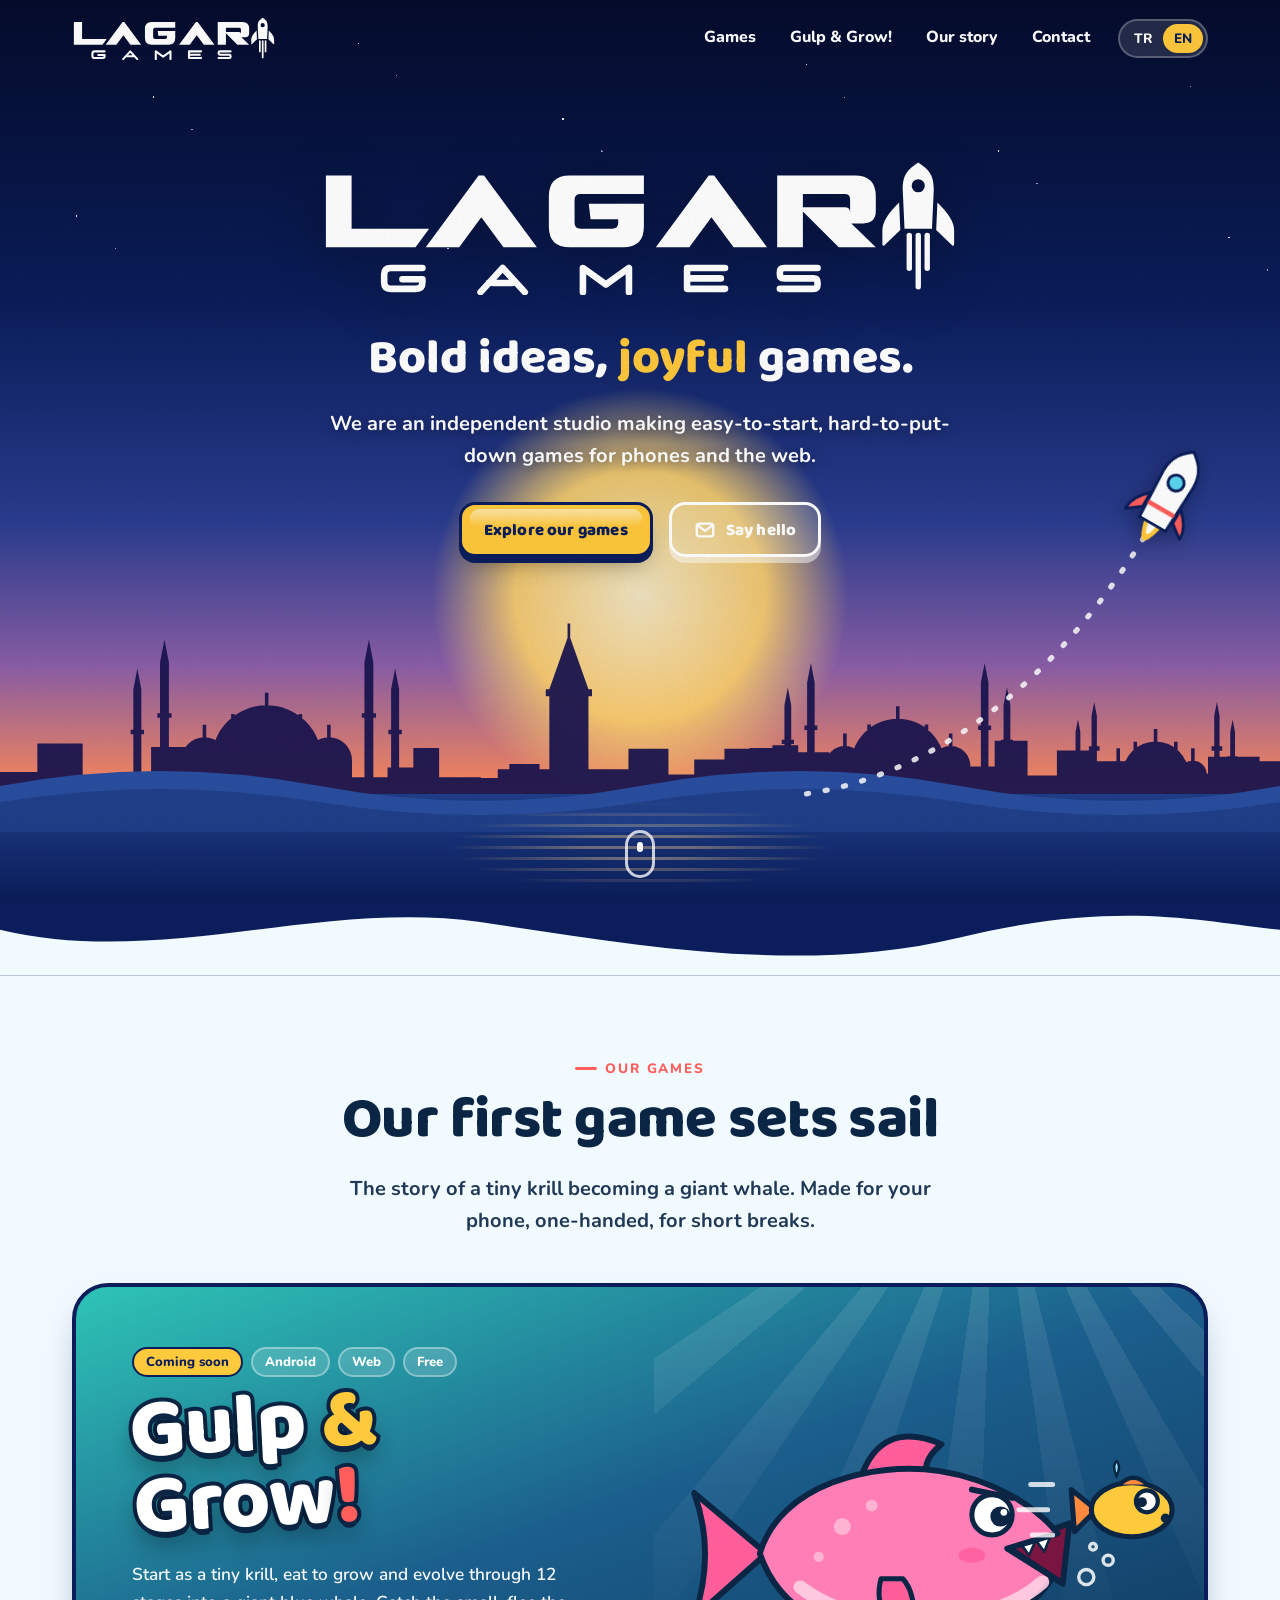
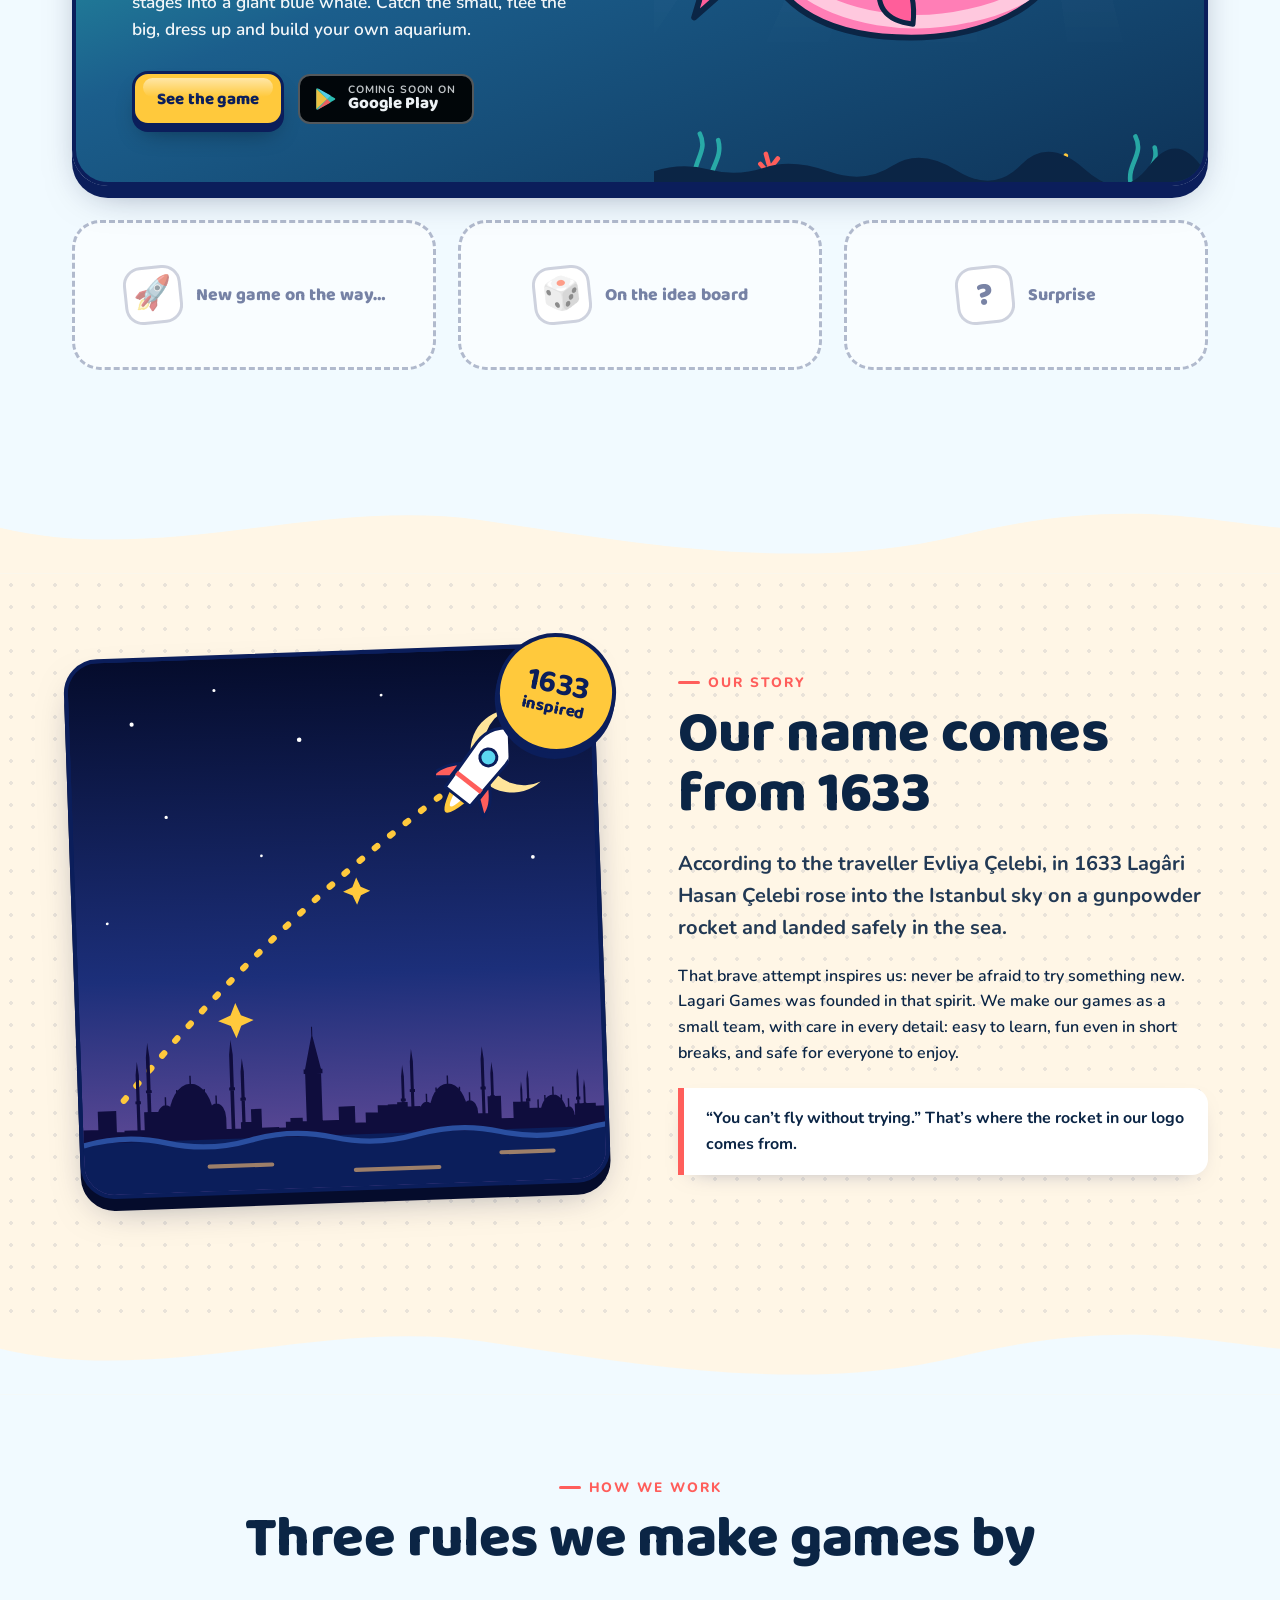
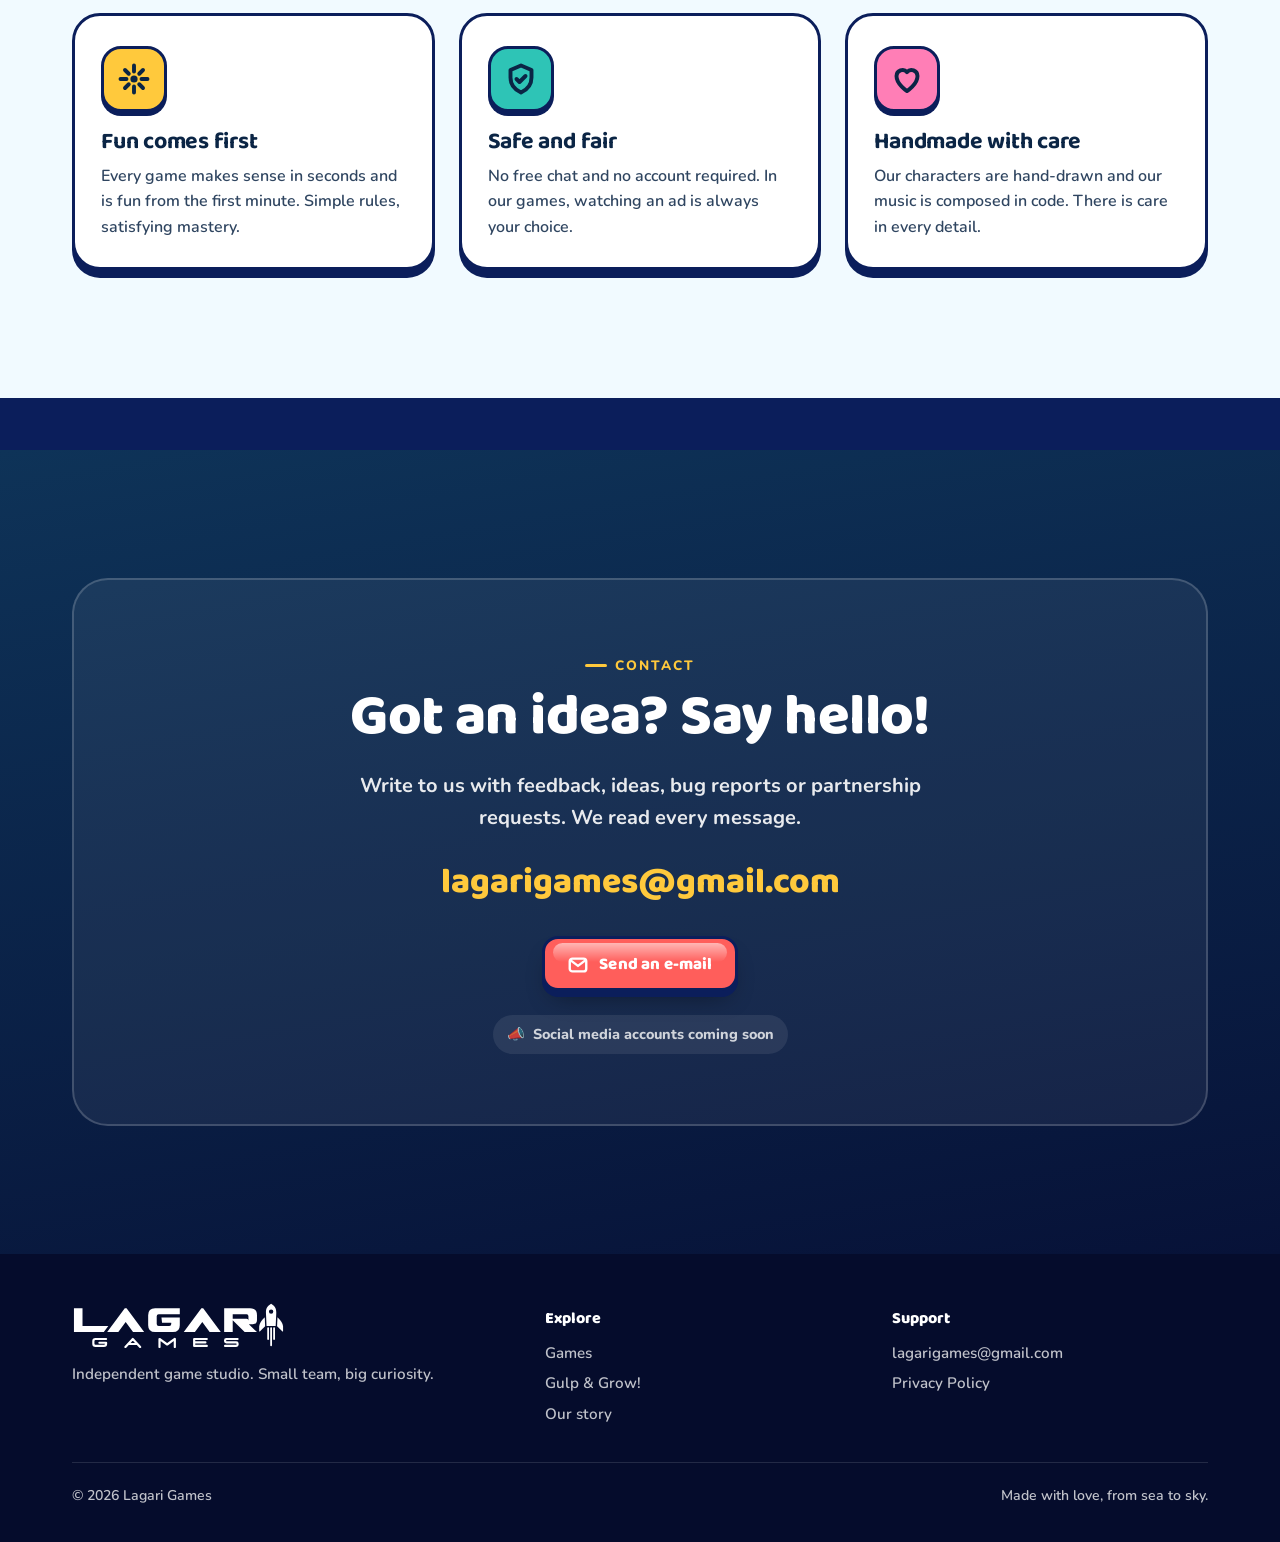
==== index.html @ f89bc30c "Add files via upload" ====
<!DOCTYPE html>
<html lang="tr" data-lang="tr" class="no-js home" data-title-tr="Lagari Games – Bağımsız oyun stüdyosu" data-title-en="Lagari Games – Independent game studio" data-desc-tr="Lagari Games, telefon ve web için eğlenceli oyunlar yapan bağımsız bir oyun stüdyosu. İlk oyunumuz: Yakala &amp; Yut!" data-desc-en="Lagari Games is an independent studio making joyful games for phones and the web. Our first game: Gulp &amp; Grow!">
<head>
<meta charset="utf-8">
<meta name="viewport" content="width=device-width, initial-scale=1, viewport-fit=cover">
<title>Lagari Games – Bağımsız oyun stüdyosu</title>
<meta name="description" content="Lagari Games, telefon ve web için eğlenceli oyunlar yapan bağımsız bir oyun stüdyosu. İlk oyunumuz: Yakala &amp; Yut!">
<meta name="theme-color" content="#0B1E5B">
<link rel="canonical" href="https://lagarigames.com/">
<meta property="og:type" content="website">
<meta property="og:site_name" content="Lagari Games">
<meta property="og:title" content="Lagari Games – Bağımsız oyun stüdyosu">
<meta property="og:description" content="Lagari Games, telefon ve web için eğlenceli oyunlar yapan bağımsız bir oyun stüdyosu. İlk oyunumuz: Yakala &amp; Yut!">
<meta property="og:url" content="https://lagarigames.com/">
<meta property="og:image" content="https://lagarigames.com/og.png">
<meta name="twitter:card" content="summary_large_image">
<link rel="icon" type="image/png" sizes="32x32" href="favicon-32.png">
<link rel="icon" type="image/png" sizes="48x48" href="favicon-48.png">
<link rel="apple-touch-icon" href="apple-touch-icon.png">
<script>(function(){var l;try{l=localStorage.getItem('lagari_lang')}catch(e){}if(l!=='tr'&&l!=='en'){l=((navigator.language||'tr').toLowerCase().indexOf('tr')===0)?'tr':'en'}document.documentElement.setAttribute('data-lang',l);document.documentElement.setAttribute('lang',l)})();</script>
<link rel="preconnect" href="https://fonts.googleapis.com">
<link rel="preconnect" href="https://fonts.gstatic.com" crossorigin>
<link href="https://fonts.googleapis.com/css2?family=Baloo+2:wght@600;700;800&family=Nunito:wght@600;700;800&display=swap" rel="stylesheet">
<link rel="stylesheet" href="site.css">
</head>
<body>
<header class="nav">
  <div class="wrap">
    <a class="brand" href="./" aria-label="Lagari Games"><img src="logo-white.svg" alt="Lagari Games" width="220" height="47"></a>
    <button class="burger" aria-label="Menü" aria-expanded="false"><span></span><span></span><span></span></button>
    <ul class="menu">
      <li><a href="#oyunlar"><span data-l="tr">Oyunlar</span><span data-l="en">Games</span></a></li>
      <li><a href="yakala-yut.html"><span data-l="tr">Yakala &amp; Yut!</span><span data-l="en">Gulp &amp; Grow!</span></a></li>
      <li><a href="#hikaye"><span data-l="tr">Hikâyemiz</span><span data-l="en">Our story</span></a></li>
      <li><a href="#iletisim"><span data-l="tr">İletişim</span><span data-l="en">Contact</span></a></li>
      <li class="lang" role="group" aria-label="Dil / Language"><button type="button" data-set="tr">TR</button><button type="button" data-set="en">EN</button></li>
    </ul>
  </div>
</header>
<main>
<section class="hero" id="top">
  <div class="stars"></div><div class="stars b"></div>
  <div class="hero-inner">
    <h1 class="sr">Lagari Games</h1>
    <img class="hero-logo" src="logo-white.svg" alt="Lagari Games" width="640" height="138">
    <p class="h-md" style="margin:26px 0 10px;font-family:var(--font-h);font-size:clamp(1.7rem,4.2vw,3rem);animation:rise .9s .12s cubic-bezier(.2,.8,.2,1) both"><span data-l="tr">Cesur fikirler, <em style="font-style:normal;color:var(--sun)">eğlenceli</em> oyunlar.</span><span data-l="en">Bold ideas, <em style="font-style:normal;color:var(--sun)">joyful</em> games.</span></p>
    <p class="lead"><span data-l="tr">Telefonda ve tarayıcıda oynanan, başlaması kolay, bırakması zor oyunlar yapan bağımsız bir stüdyoyuz.</span><span data-l="en">We are an independent studio making easy-to-start, hard-to-put-down games for phones and the web.</span></p>
    <div class="ctas">
      <a class="btn" href="#oyunlar"><span data-l="tr">Oyunlarımızı keşfet</span><span data-l="en">Explore our games</span></a>
      <a class="btn ghost" href="mailto:lagarigames@gmail.com"><svg viewBox="0 0 24 24" aria-hidden="true"><rect fill="none" stroke="#fff" stroke-width="2.6" stroke-linecap="round" stroke-linejoin="round" x="3" y="5" width="18" height="14" rx="3"/><path fill="none" stroke="#fff" stroke-width="2.6" stroke-linecap="round" stroke-linejoin="round" d="M4 7l8 6 8-6"/></svg><span data-l="tr">Bize yaz</span><span data-l="en">Say hello</span></a>
    </div>
  </div>
  <div class="scene" aria-hidden="true">
    <div class="sun"></div>
    <svg class="skyline" viewBox="0 0 1440 240" preserveAspectRatio="xMidYMax slice"><path d="M0 240V213H46V240ZM42 240V181H93V240ZM89 240V218H118V240ZM114 240V216H174V240ZM170 240V185H219V240ZM215 240V190H244V240ZM240 240V220H279V240ZM275 240V195H306V240ZM302 240V218H354V240ZM350 240V217H391V240ZM387 240V219H440V240ZM436 240V208H469V240ZM465 240V186H494V240ZM490 240V219H541V240ZM537 240V220H577V240ZM573 240V204H607V240ZM603 240V213H655V240ZM651 240V215H711V240ZM707 240V187H752V240ZM748 240V216H785V240ZM781 240V199H819V240ZM815 240V187H847V240ZM843 240V186H873V240ZM869 240V183H898V240ZM894 240V191H933V240ZM929 240V195H989V240ZM985 240V193H1031V240ZM1027 240V199H1082V240ZM1078 240V207H1123V240ZM1119 240V178H1156V240ZM1152 240V217H1193V240ZM1189 240V189H1234V240ZM1230 240V201H1287V240ZM1283 240V204H1337V240ZM1333 240V215H1363V240ZM1359 240V196H1417V240ZM1413 240V201H1449V240ZM210.0 240V200.0H390.0V240ZM238.0 200.0A62.0 62.0 0 0 1 362.0 200.0V240H238.0ZM298 124.0h4v16h-4ZM204.0 200.0A26.0 26.0 0 0 1 256.0 200.0V240H204.0ZM228.0 160.0h4v16h-4ZM344.0 200.0A26.0 26.0 0 0 1 396.0 200.0V240H344.0ZM368.0 160.0h4v16h-4ZM242.0 182.0A20.0 20.0 0 0 1 282.0 182.0V240H242.0ZM260.0 148.0h4v16h-4ZM318.0 182.0A20.0 20.0 0 0 1 358.0 182.0V240H318.0ZM336.0 148.0h4v16h-4ZM180.0 240V90.0l5.0 -26.0l5.0 26.0V240ZM177.0 147.0h16.0v5h-16.0ZM410.0 240V90.0l5.0 -26.0l5.0 26.0V240ZM407.0 147.0h16.0v5h-16.0ZM150.0 240V120.0l4.5 -23.400000000000002l4.5 23.400000000000002V240ZM147.0 165.6h15.0v5h-15.0ZM440.0 240V120.0l4.5 -23.400000000000002l4.5 23.400000000000002V240ZM437.0 165.6h15.0v5h-15.0ZM933.5 240V206.0H1086.5V240ZM957.3 206.0A52.699999999999996 52.699999999999996 0 0 1 1062.7 206.0V240H957.3ZM1008 139.3h4v16h-4ZM928.4 206.0A22.099999999999998 22.099999999999998 0 0 1 972.6 206.0V240H928.4ZM948.5 169.9h4v16h-4ZM1047.4 206.0A22.099999999999998 22.099999999999998 0 0 1 1091.6 206.0V240H1047.4ZM1067.5 169.9h4v16h-4ZM960.7 190.7A17.0 17.0 0 0 1 994.7 190.7V240H960.7ZM975.7 159.7h4v16h-4ZM1025.3 190.7A17.0 17.0 0 0 1 1059.3 190.7V240H1025.3ZM1040.3 159.7h4v16h-4ZM908.0 240V112.5l4.25 -22.1l4.25 22.1V240ZM905.0 160.95h14.5v5h-14.5ZM1103.5 240V112.5l4.25 -22.1l4.25 22.1V240ZM1100.5 160.95h14.5v5h-14.5ZM882.5 240V138.0l3.8249999999999997 -19.89l3.8249999999999997 19.89V240ZM879.5 176.76h13.649999999999999v5h-13.649999999999999ZM1129.0 240V138.0l3.8249999999999997 -19.89l3.8249999999999997 19.89V240ZM1126.0 176.76h13.649999999999999v5h-13.649999999999999ZM618.0 240V120H662.0V240ZM614.0 120h52v8h-52ZM618.0 120L640 58L662.0 120ZM638.5 62v-16h3v16ZM1246.0 240V216.0H1354.0V240ZM1262.8 216.0A37.199999999999996 37.199999999999996 0 0 1 1337.2 216.0V240H1262.8ZM1298 164.8h4v16h-4ZM1242.4 216.0A15.6 15.6 0 0 1 1273.6 216.0V240H1242.4ZM1256.0 186.4h4v16h-4ZM1326.4 216.0A15.6 15.6 0 0 1 1357.6 216.0V240H1326.4ZM1340.0 186.4h4v16h-4ZM1265.2 205.2A12.0 12.0 0 0 1 1289.2 205.2V240H1265.2ZM1275.2 179.2h4v16h-4ZM1310.8 205.2A12.0 12.0 0 0 1 1334.8 205.2V240H1310.8ZM1320.8 179.2h4v16h-4ZM1228.0 240V150.0l3.0 -15.600000000000001l3.0 15.600000000000001V240ZM1225.0 184.2h12.0v5h-12.0ZM1366.0 240V150.0l3.0 -15.600000000000001l3.0 15.600000000000001V240ZM1363.0 184.2h12.0v5h-12.0ZM1210.0 240V168.0l2.6999999999999997 -14.04l2.6999999999999997 14.04V240ZM1207.0 195.36h11.399999999999999v5h-11.399999999999999ZM1384.0 240V168.0l2.6999999999999997 -14.04l2.6999999999999997 14.04V240ZM1381.0 195.36h11.399999999999999v5h-11.399999999999999ZM560 240V210H740V240ZM820 240V196H940V240Z"/></svg>
    <div class="flight">
      <svg class="trailsvg" viewBox="0 0 400 320"><path class="trail" d="M10 316 C120 300 250 220 350 40"/></svg>
      <svg class="rocket" viewBox="0 0 120 220" aria-hidden="true">
  <g class="flame"><path d="M44 150 Q60 215 76 150 Z" fill="#FFC93C"/><path d="M52 150 Q60 190 68 150 Z" fill="#fff"/></g>
  <path d="M30 104 Q4 128 6 150 L30 132 Z" fill="#FF5E5B" stroke="#0B1E5B" stroke-width="5" stroke-linejoin="round"/>
  <path d="M90 104 Q116 128 114 150 L90 132 Z" fill="#FF5E5B" stroke="#0B1E5B" stroke-width="5" stroke-linejoin="round"/>
  <path d="M34 150 L30 60 C30 30 46 16 60 6 C74 16 90 30 90 60 L86 150 Z" fill="#fff" stroke="#0B1E5B" stroke-width="5" stroke-linejoin="round"/>
  <path d="M34 120 h52" stroke="#FF5E5B" stroke-width="8"/>
  <circle cx="60" cy="68" r="14" fill="#5BD6F0" stroke="#0B1E5B" stroke-width="5"/>
</svg>
    </div>
    <div class="sea"></div>
    <div class="wave w1"></div><div class="wave w2"></div>
    <div class="glints"></div>
    <svg class="leap" viewBox="0 0 60 40"><path d="M14 20 L2 10 L4 30 Z" fill="#FF8A3D" stroke="#0B2545" stroke-width="3" stroke-linejoin="round"/><ellipse cx="32" cy="20" rx="20" ry="13" fill="#FFC93C" stroke="#0B2545" stroke-width="3"/><circle cx="42" cy="16" r="3" fill="#0B2545"/></svg>
  </div>
  <a class="scroll-cue" href="#oyunlar" aria-label="Aşağı kaydır"></a>
</section>

<section class="games" id="oyunlar">
  <svg class="divider" viewBox="0 0 1440 100" preserveAspectRatio="none" style="background:#0B1E5B" aria-hidden="true"><path d="M0 40 C180 90 360 0 540 30 C720 60 900 100 1080 50 C1260 0 1350 30 1440 40 V100 H0 Z" fill="#F1FAFF"/></svg>
  <div class="section" style="padding-top:clamp(40px,6vw,80px)">
  <div class="wrap">
    <div class="center reveal">
      <span class="eyebrow"><span data-l="tr">Oyunlarımız</span><span data-l="en">Our games</span></span>
      <h2 class="h-lg"><span data-l="tr">İlk oyunumuz denize açılıyor</span><span data-l="en">Our first game sets sail</span></h2>
      <p class="lead"><span data-l="tr">Minik bir krilin dev bir balinaya dönüşme macerası. Telefonun için, tek elle, kısa molalarda.</span><span data-l="en">The story of a tiny krill becoming a giant whale. Made for your phone, one-handed, for short breaks.</span></p>
    </div>
    <article class="feature reveal" style="margin-top:46px">
      <div class="copy">
        <div class="tags"><span class="tag hot"><span data-l="tr">Yakında</span><span data-l="en">Coming soon</span></span><span class="tag">Android</span><span class="tag">Web</span><span class="tag"><span data-l="tr">Ücretsiz</span><span data-l="en">Free</span></span></div>
        <h3 class="game-title"><span data-l="tr">Yakala <span class="amp">&amp;</span> Yut<span class="bang">!</span></span><span data-l="en">Gulp <span class="amp">&amp;</span> Grow<span class="bang">!</span></span></h3>
        <p><span data-l="tr">Minicik bir kril olarak başla, yiyerek büyü ve 12 aşamada dev bir mavi balinaya dönüş. Küçükleri yakala, büyüklerden kaç, kostümünü giy, akvaryumunu kur.</span><span data-l="en">Start as a tiny krill, eat to grow and evolve through 12 stages into a giant blue whale. Catch the small, flee the big, dress up and build your own aquarium.</span></p>
        <div class="ctas">
          <a class="btn" href="yakala-yut.html"><span data-l="tr">Oyunu incele</span><span data-l="en">See the game</span></a>
          <span class="soon" aria-label="Yakında Google Play"><svg viewBox="0 0 24 24" aria-hidden="true"><path d="M4 2.8v18.4c0 .6.6 1 1.1.7l16-9.2c.5-.3.5-1 0-1.3l-16-9.2C4.6 1.9 4 2.2 4 2.8z" fill="#2EC4B6"/><path d="M4 2.8L14 12 4 21.2" fill="#FFC93C"/><path d="M14 12l3.2-3.2L5.1 2.1" fill="#5BD6F0"/><path d="M14 12l3.2 3.2-12.1 6.7" fill="#FF5E5B"/></svg><span><small><span data-l="tr">Yakında</span><span data-l="en">Coming soon on</span></small><b>Google Play</b></span></span>
        </div>
      </div>
      <div class="art">
        <div class="rays"></div>
        <div class="bubbles" data-n="14"></div>
        <svg class="chase" viewBox="0 0 680 400" aria-hidden="true">
  <g class="big">
    <path d="M446 214 L520 186 L512 258 Z" fill="#7a1440" stroke="#0B2545" stroke-width="7" stroke-linejoin="round"/>
    <path d="M462 210 l10 14 l8 -18 l10 14 l8 -20" fill="#fff" stroke="#0B2545" stroke-width="3" stroke-linejoin="round"/>
    <path d="M160 222 L74 150 Q100 222 74 298 Z" fill="#FF5E9A" stroke="#0B2545" stroke-width="7" stroke-linejoin="round"/>
    <path d="M272 132 Q296 62 368 92 Q346 110 350 128 Z" fill="#FF5E9A" stroke="#0B2545" stroke-width="7" stroke-linejoin="round"/>
    <path d="M152 222 C176 140 286 112 366 124 C430 134 480 166 506 198 L446 216 L500 250 C474 296 404 322 332 322 C240 322 176 292 152 222 Z" fill="#FF7EB6" stroke="#0B2545" stroke-width="7" stroke-linejoin="round"/>
    <path d="M200 262 C250 300 330 312 400 296 C440 288 470 272 488 256" fill="none" stroke="#FFD1E3" stroke-width="16" stroke-linecap="round" opacity=".9"/>
    <circle cx="250" cy="190" r="10" fill="#FFB3D2"/><circle cx="285" cy="165" r="7" fill="#FFB3D2"/><circle cx="222" cy="226" r="6" fill="#FFB3D2"/>
    <path d="M296 252 Q284 300 334 306 Q338 270 322 252 Z" fill="#FF5E9A" stroke="#0B2545" stroke-width="6" stroke-linejoin="round"/>
    <circle cx="428" cy="176" r="24" fill="#fff" stroke="#0B2545" stroke-width="6"/>
    <circle cx="438" cy="178" r="12" fill="#0B2545"/><circle cx="442" cy="173" r="4" fill="#fff"/>
    <path d="M404 146 L452 156" stroke="#0B2545" stroke-width="7" stroke-linecap="round"/>
    <ellipse cx="404" cy="224" rx="16" ry="9" fill="#FF4F8F" opacity=".55"/>
  </g>
  <g class="small">
    <path d="M552 170 L522 146 L526 196 Z" fill="#FF8A3D" stroke="#0B2545" stroke-width="6" stroke-linejoin="round"/>
    <ellipse cx="594" cy="170" rx="48" ry="32" fill="#FFC93C" stroke="#0B2545" stroke-width="6"/>
    <path d="M580 140 Q596 124 612 140" fill="#FF8A3D" stroke="#0B2545" stroke-width="5" stroke-linejoin="round"/>
    <circle cx="612" cy="160" r="13" fill="#fff" stroke="#0B2545" stroke-width="5"/>
    <circle cx="606" cy="161" r="6" fill="#0B2545"/>
    <circle cx="634" cy="180" r="5.5" fill="#0B2545"/>
    <path d="M576 130 q-6 -12 0 -18 q6 6 0 18 Z" fill="#9be7ff" stroke="#0B2545" stroke-width="3"/>
    <path d="M500 140 h-26 M494 170 h-34 M500 200 h-24" stroke="#fff" stroke-width="6" stroke-linecap="round" opacity=".8"/>
  </g>
  <g fill="none" stroke="#fff" stroke-width="4" opacity=".85">
    <circle cx="540" cy="250" r="9"/><circle cx="566" cy="230" r="6"/><circle cx="548" cy="214" r="4"/>
  </g>
</svg>
        <svg class="reef" viewBox="0 0 1200 140" preserveAspectRatio="none" aria-hidden="true">
  <path d="M90 140 C80 90 120 70 100 30 M118 140 C126 100 150 80 140 44 M1040 140 C1030 96 1070 76 1050 36 M1070 140 C1080 104 1100 90 1092 60" fill="none" stroke="#2EC4B6" stroke-width="10" stroke-linecap="round" opacity=".8"/>
  <path d="M250 140 V104 M250 116 l-18 -20 M250 110 l20 -26 M250 96 l-6 -22" stroke="#FF5E5B" stroke-width="10" stroke-linecap="round" fill="none"/>
  <path d="M880 140 V100 M880 114 l-22 -18 M880 106 l18 -28" stroke="#FFC93C" stroke-width="10" stroke-linecap="round" fill="none"/>
  <path d="M0 140 V112 Q60 92 120 108 T240 104 T380 112 T520 100 T660 110 T800 98 T940 108 T1080 100 T1200 110 V140 Z" fill="#0B2545"/>
</svg>
      </div>
    </article>
    <div class="more-soon">
      <div class="mystery reveal"><span class="mi">🚀</span><span data-l="tr">Yeni oyun yolda…</span><span data-l="en">New game on the way…</span></div>
      <div class="mystery reveal"><span class="mi">🎲</span><span data-l="tr">Fikir tahtasında</span><span data-l="en">On the idea board</span></div>
      <div class="mystery reveal"><span class="mi">?</span><span data-l="tr">Sürpriz</span><span data-l="en">Surprise</span></div>
    </div>
  </div>
  </div>
</section>

<section class="story" id="hikaye">
  <svg class="divider" viewBox="0 0 1440 100" preserveAspectRatio="none" style="background:#F1FAFF" aria-hidden="true"><path d="M0 40 C180 90 360 0 540 30 C720 60 900 100 1080 50 C1260 0 1350 30 1440 40 V100 H0 Z" fill="#FFF6E6"/></svg>
  <div class="section dots" style="padding-top:clamp(40px,6vw,80px)">
  <div class="wrap story-grid">
    <div class="reveal" style="position:relative">
      <div class="stamp"><span><b>1633</b><span data-l="tr">ilham</span><span data-l="en">inspired</span></span></div>
      <div class="plate"><svg viewBox="0 0 500 510" aria-hidden="true">
  <defs><linearGradient id="sky2" x1="0" y1="0" x2="0" y2="1"><stop offset="0" stop-color="#050c2c"/><stop offset=".6" stop-color="#1c2f7a"/><stop offset="1" stop-color="#6d4f9c"/></linearGradient></defs>
  <rect width="500" height="510" fill="url(#sky2)"/>
  <g fill="#fff"><circle cx="60" cy="60" r="2"/><circle cx="140" cy="30" r="1.5"/><circle cx="220" cy="80" r="2.2"/><circle cx="300" cy="40" r="1.4"/><circle cx="90" cy="150" r="1.6"/><circle cx="180" cy="190" r="1.3"/><circle cx="440" cy="200" r="1.8"/><circle cx="30" cy="250" r="1.4"/></g>
  <path d="M420 58 a40 40 0 1 0 30 70 a32 32 0 1 1 -30 -70z" fill="#FFE59A"/>
  <path d="M40 420 C120 330 220 230 380 120" fill="none" stroke="#FFC93C" stroke-width="6" stroke-linecap="round" stroke-dasharray="3 16"/>
  <g fill="#FFC93C"><path d="M150 330 l5 12 12 5 -12 5 -5 12 -5 -12 -12 -5 12 -5z"/><path d="M270 214 l4 9 9 4 -9 4 -4 9 -4 -9 -9 -4 9 -4z"/></g>
  <svg x="350" y="58" width="70" height="128" viewBox="0 0 120 220"><g transform="rotate(40 60 110)">
  <g class="flame"><path d="M44 150 Q60 215 76 150 Z" fill="#FFC93C"/><path d="M52 150 Q60 190 68 150 Z" fill="#fff"/></g>
  <path d="M30 104 Q4 128 6 150 L30 132 Z" fill="#FF5E5B" stroke="#0B1E5B" stroke-width="5" stroke-linejoin="round"/>
  <path d="M90 104 Q116 128 114 150 L90 132 Z" fill="#FF5E5B" stroke="#0B1E5B" stroke-width="5" stroke-linejoin="round"/>
  <path d="M34 150 L30 60 C30 30 46 16 60 6 C74 16 90 30 90 60 L86 150 Z" fill="#fff" stroke="#0B1E5B" stroke-width="5" stroke-linejoin="round"/>
  <path d="M34 120 h52" stroke="#FF5E5B" stroke-width="8"/>
  <circle cx="60" cy="68" r="14" fill="#5BD6F0" stroke="#0B1E5B" stroke-width="5"/>
</g></svg>
  <g transform="translate(0 330) scale(0.3472 0.55)"><path d="M0 240V213H46V240ZM42 240V181H93V240ZM89 240V218H118V240ZM114 240V216H174V240ZM170 240V185H219V240ZM215 240V190H244V240ZM240 240V220H279V240ZM275 240V195H306V240ZM302 240V218H354V240ZM350 240V217H391V240ZM387 240V219H440V240ZM436 240V208H469V240ZM465 240V186H494V240ZM490 240V219H541V240ZM537 240V220H577V240ZM573 240V204H607V240ZM603 240V213H655V240ZM651 240V215H711V240ZM707 240V187H752V240ZM748 240V216H785V240ZM781 240V199H819V240ZM815 240V187H847V240ZM843 240V186H873V240ZM869 240V183H898V240ZM894 240V191H933V240ZM929 240V195H989V240ZM985 240V193H1031V240ZM1027 240V199H1082V240ZM1078 240V207H1123V240ZM1119 240V178H1156V240ZM1152 240V217H1193V240ZM1189 240V189H1234V240ZM1230 240V201H1287V240ZM1283 240V204H1337V240ZM1333 240V215H1363V240ZM1359 240V196H1417V240ZM1413 240V201H1449V240ZM210.0 240V200.0H390.0V240ZM238.0 200.0A62.0 62.0 0 0 1 362.0 200.0V240H238.0ZM298 124.0h4v16h-4ZM204.0 200.0A26.0 26.0 0 0 1 256.0 200.0V240H204.0ZM228.0 160.0h4v16h-4ZM344.0 200.0A26.0 26.0 0 0 1 396.0 200.0V240H344.0ZM368.0 160.0h4v16h-4ZM242.0 182.0A20.0 20.0 0 0 1 282.0 182.0V240H242.0ZM260.0 148.0h4v16h-4ZM318.0 182.0A20.0 20.0 0 0 1 358.0 182.0V240H318.0ZM336.0 148.0h4v16h-4ZM180.0 240V90.0l5.0 -26.0l5.0 26.0V240ZM177.0 147.0h16.0v5h-16.0ZM410.0 240V90.0l5.0 -26.0l5.0 26.0V240ZM407.0 147.0h16.0v5h-16.0ZM150.0 240V120.0l4.5 -23.400000000000002l4.5 23.400000000000002V240ZM147.0 165.6h15.0v5h-15.0ZM440.0 240V120.0l4.5 -23.400000000000002l4.5 23.400000000000002V240ZM437.0 165.6h15.0v5h-15.0ZM933.5 240V206.0H1086.5V240ZM957.3 206.0A52.699999999999996 52.699999999999996 0 0 1 1062.7 206.0V240H957.3ZM1008 139.3h4v16h-4ZM928.4 206.0A22.099999999999998 22.099999999999998 0 0 1 972.6 206.0V240H928.4ZM948.5 169.9h4v16h-4ZM1047.4 206.0A22.099999999999998 22.099999999999998 0 0 1 1091.6 206.0V240H1047.4ZM1067.5 169.9h4v16h-4ZM960.7 190.7A17.0 17.0 0 0 1 994.7 190.7V240H960.7ZM975.7 159.7h4v16h-4ZM1025.3 190.7A17.0 17.0 0 0 1 1059.3 190.7V240H1025.3ZM1040.3 159.7h4v16h-4ZM908.0 240V112.5l4.25 -22.1l4.25 22.1V240ZM905.0 160.95h14.5v5h-14.5ZM1103.5 240V112.5l4.25 -22.1l4.25 22.1V240ZM1100.5 160.95h14.5v5h-14.5ZM882.5 240V138.0l3.8249999999999997 -19.89l3.8249999999999997 19.89V240ZM879.5 176.76h13.649999999999999v5h-13.649999999999999ZM1129.0 240V138.0l3.8249999999999997 -19.89l3.8249999999999997 19.89V240ZM1126.0 176.76h13.649999999999999v5h-13.649999999999999ZM618.0 240V120H662.0V240ZM614.0 120h52v8h-52ZM618.0 120L640 58L662.0 120ZM638.5 62v-16h3v16ZM1246.0 240V216.0H1354.0V240ZM1262.8 216.0A37.199999999999996 37.199999999999996 0 0 1 1337.2 216.0V240H1262.8ZM1298 164.8h4v16h-4ZM1242.4 216.0A15.6 15.6 0 0 1 1273.6 216.0V240H1242.4ZM1256.0 186.4h4v16h-4ZM1326.4 216.0A15.6 15.6 0 0 1 1357.6 216.0V240H1326.4ZM1340.0 186.4h4v16h-4ZM1265.2 205.2A12.0 12.0 0 0 1 1289.2 205.2V240H1265.2ZM1275.2 179.2h4v16h-4ZM1310.8 205.2A12.0 12.0 0 0 1 1334.8 205.2V240H1310.8ZM1320.8 179.2h4v16h-4ZM1228.0 240V150.0l3.0 -15.600000000000001l3.0 15.600000000000001V240ZM1225.0 184.2h12.0v5h-12.0ZM1366.0 240V150.0l3.0 -15.600000000000001l3.0 15.600000000000001V240ZM1363.0 184.2h12.0v5h-12.0ZM1210.0 240V168.0l2.6999999999999997 -14.04l2.6999999999999997 14.04V240ZM1207.0 195.36h11.399999999999999v5h-11.399999999999999ZM1384.0 240V168.0l2.6999999999999997 -14.04l2.6999999999999997 14.04V240ZM1381.0 195.36h11.399999999999999v5h-11.399999999999999ZM560 240V210H740V240ZM820 240V196H940V240Z" fill="#0f0d3d"/></g>
  <rect y="460" width="500" height="50" fill="#0B1E5B"/>
  <path d="M0 462 Q40 452 80 462 T160 462 T240 462 T320 462 T400 462 T480 462 T560 462" fill="none" stroke="#2a4fa0" stroke-width="5"/>
  <path d="M120 486 h60 M260 494 h80 M400 482 h50" stroke="#FFC074" stroke-width="4" stroke-linecap="round" opacity=".6"/>
</svg></div>
    </div>
    <div class="reveal">
      <span class="eyebrow"><span data-l="tr">Hikâyemiz</span><span data-l="en">Our story</span></span>
      <h2 class="h-lg"><span data-l="tr">Adımız 1633’ten geliyor</span><span data-l="en">Our name comes from 1633</span></h2>
      <p class="lead"><span data-l="tr">Evliya Çelebi’nin anlattığına göre Lagâri Hasan Çelebi, 1633’te İstanbul’da barutla çalışan bir roketle göğe yükseldi ve denize sağ salim indi.</span><span data-l="en">According to the traveller Evliya Çelebi, in 1633 Lagâri Hasan Çelebi rose into the Istanbul sky on a gunpowder rocket and landed safely in the sea.</span></p>
      <p><span data-l="tr">Bu cesur deneme bize ilham veriyor: yeni şeyler denemekten korkmamak. Lagari Games bu ruhla kuruldu. Oyunlarımızı küçük bir ekiple, her ayrıntısına özen göstererek yapıyoruz: kolay öğrenilen, kısa molalarda bile keyif veren ve herkesin gönül rahatlığıyla oynayabileceği oyunlar.</span><span data-l="en">That brave attempt inspires us: never be afraid to try something new. Lagari Games was founded in that spirit. We make our games as a small team, with care in every detail: easy to learn, fun even in short breaks, and safe for everyone to enjoy.</span></p>
      <blockquote><span data-l="tr">“Denemeden uçulmaz.” Logomuzdaki roket de buradan geliyor.</span><span data-l="en">“You can’t fly without trying.” That’s where the rocket in our logo comes from.</span></blockquote>
    </div>
  </div>
  </div>
</section>

<section class="values">
  <svg class="divider" viewBox="0 0 1440 100" preserveAspectRatio="none" style="background:#FFF6E6" aria-hidden="true"><path d="M0 40 C180 90 360 0 540 30 C720 60 900 100 1080 50 C1260 0 1350 30 1440 40 V100 H0 Z" fill="#F1FAFF"/></svg>
  <div class="section" style="padding-top:clamp(40px,6vw,80px)">
  <div class="wrap">
    <div class="center reveal">
      <span class="eyebrow"><span data-l="tr">Nasıl çalışıyoruz</span><span data-l="en">How we work</span></span>
      <h2 class="h-lg"><span data-l="tr">Oyun yaparken üç kuralımız var</span><span data-l="en">Three rules we make games by</span></h2>
    </div>
    <div class="cards">
      <div class="card reveal"><div class="ico" style="background:var(--sun)"><svg viewBox="0 0 24 24" aria-hidden="true"><path fill="none" stroke="#0B2545" stroke-width="2.6" stroke-linecap="round" stroke-linejoin="round" d="M12 3v4M12 17v4M3 12h4M17 12h4M6 6l2.5 2.5M15.5 15.5L18 18M18 6l-2.5 2.5M8.5 15.5L6 18"/><circle cx="12" cy="12" r="2.4" fill="#0B2545"/></svg></div><h3><span data-l="tr">Önce eğlence</span><span data-l="en">Fun comes first</span></h3><p><span data-l="tr">Her oyun birkaç saniyede anlaşılır, ilk dakikadan keyif verir. Kurallar basit, ustalaşmak zevkli.</span><span data-l="en">Every game makes sense in seconds and is fun from the first minute. Simple rules, satisfying mastery.</span></p></div>
      <div class="card reveal"><div class="ico" style="background:var(--lagoon)"><svg viewBox="0 0 24 24" aria-hidden="true"><path fill="none" stroke="#0B2545" stroke-width="2.6" stroke-linecap="round" stroke-linejoin="round" d="M12 3l7 3v5c0 5-3.4 8.4-7 10-3.6-1.6-7-5-7-10V6z"/><path fill="none" stroke="#0B2545" stroke-width="2.6" stroke-linecap="round" stroke-linejoin="round" d="M9 12l2 2 4-4"/></svg></div><h3><span data-l="tr">Güvenli ve adil</span><span data-l="en">Safe and fair</span></h3><p><span data-l="tr">Serbest sohbet yok, hesap açmak zorunlu değil. Oyunlarımızda reklam izlemek her zaman senin seçimin.</span><span data-l="en">No free chat and no account required. In our games, watching an ad is always your choice.</span></p></div>
      <div class="card reveal"><div class="ico" style="background:var(--pink)"><svg viewBox="0 0 24 24" aria-hidden="true"><path fill="none" stroke="#0B2545" stroke-width="2.6" stroke-linecap="round" stroke-linejoin="round" d="M12 20s-7-4.4-7-10a4 4 0 0 1 7-2.6A4 4 0 0 1 19 10c0 5.6-7 10-7 10z"/></svg></div><h3><span data-l="tr">Özenle el yapımı</span><span data-l="en">Handmade with care</span></h3><p><span data-l="tr">Karakterlerimiz elle çiziliyor, müziklerimiz kodla besteleniyor. Her ayrıntıda emeğimiz var.</span><span data-l="en">Our characters are hand-drawn and our music is composed in code. There is care in every detail.</span></p></div>
    </div>
  </div>
  </div>
</section>

<div class="marquee" aria-hidden="true"><div><span data-l="tr">YAKALA ★ YUT ★ BÜYÜ ★ EVRİL ★ KOSTÜMÜNÜ GİY ★ AKVARYUMUNU KUR ★ ARKADAŞLARINLA YARIŞ ★ YAKALA ★ YUT ★ BÜYÜ ★ EVRİL ★</span><span data-l="en">GULP ★ GROW ★ EVOLVE ★ DRESS UP ★ BUILD YOUR AQUARIUM ★ RACE YOUR FRIENDS ★ GULP ★ GROW ★ EVOLVE ★</span></div></div>

<section class="contact section" id="iletisim">
  <div class="bubbles" data-n="12"></div>
  <div class="wrap">
    <div class="contact-box reveal">
      <span class="eyebrow" style="color:var(--sun)"><span data-l="tr">İletişim</span><span data-l="en">Contact</span></span>
      <h2 class="h-lg"><span data-l="tr">Bir fikrin mi var? Selam ver!</span><span data-l="en">Got an idea? Say hello!</span></h2>
      <p class="lead" style="margin:0 auto 14px"><span data-l="tr">Görüş, öneri, hata bildirimi ya da iş birliği için bize yaz. Her mesajı okuyoruz.</span><span data-l="en">Write to us with feedback, ideas, bug reports or partnership requests. We read every message.</span></p>
      <a class="mail" href="mailto:lagarigames@gmail.com">lagarigames@gmail.com</a><br>
      <a class="btn coral" href="mailto:lagarigames@gmail.com"><svg viewBox="0 0 24 24" aria-hidden="true"><rect fill="none" stroke="#fff" stroke-width="2.6" stroke-linecap="round" stroke-linejoin="round" x="3" y="5" width="18" height="14" rx="3"/><path fill="none" stroke="#fff" stroke-width="2.6" stroke-linecap="round" stroke-linejoin="round" d="M4 7l8 6 8-6"/></svg><span data-l="tr">E-posta gönder</span><span data-l="en">Send an e-mail</span></a>
      <div class="socials"><span class="chip">📣 <span data-l="tr">Sosyal medya hesaplarımız çok yakında</span><span data-l="en">Social media accounts coming soon</span></span></div>
    </div>
  </div>
</section>
</main>
<footer class="foot">
  <div class="wrap">
    <div>
      <img src="logo-white.svg" alt="Lagari Games" width="216" height="46">
      <p><span data-l="tr">Bağımsız oyun stüdyosu. Küçük ekip, büyük merak.</span><span data-l="en">Independent game studio. Small team, big curiosity.</span></p>
    </div>
    <div>
      <h4><span data-l="tr">Keşfet</span><span data-l="en">Explore</span></h4>
      <ul>
        <li><a href="./#oyunlar"><span data-l="tr">Oyunlar</span><span data-l="en">Games</span></a></li>
        <li><a href="yakala-yut.html"><span data-l="tr">Yakala &amp; Yut!</span><span data-l="en">Gulp &amp; Grow!</span></a></li>
        <li><a href="./#hikaye"><span data-l="tr">Hikâyemiz</span><span data-l="en">Our story</span></a></li>
      </ul>
    </div>
    <div>
      <h4><span data-l="tr">Destek</span><span data-l="en">Support</span></h4>
      <ul>
        <li><a href="mailto:lagarigames@gmail.com">lagarigames@gmail.com</a></li>
        <li><a href="privacy.html"><span data-l="tr">Gizlilik Politikası</span><span data-l="en">Privacy Policy</span></a></li>
      </ul>
    </div>
    <div class="copy">
      <span>© <span data-year>2026</span> Lagari Games</span>
      <span><span data-l="tr">Denizden göğe, sevgiyle yapıldı.</span><span data-l="en">Made with love, from sea to sky.</span></span>
    </div>
  </div>
</footer>
<script src="site.js" defer></script>
</body>
</html>
---- site.css ----
/* Lagari Games — site stilleri */
:root{
  --navy:#0B1E5B; --abyss:#071238; --ink:#0B2545; --deep:#0E3358; --sea:#1B5E8C;
  --lagoon:#2EC4B6; --aqua:#5BD6F0; --sun:#FFC93C; --coral:#FF5E5B; --orange:#FF8A3D;
  --pink:#FF7EB6; --foam:#F1FAFF; --cream:#FFF6E6; --brass:#D9A441;
  --r-lg:28px; --r-md:18px;
  --shadow:0 18px 40px -18px rgba(7,18,56,.55);
  --font-h:"Baloo 2",system-ui,sans-serif; --font-b:"Nunito",system-ui,-apple-system,"Segoe UI",Roboto,sans-serif;
  --wrap:1180px;
}
*{box-sizing:border-box}
html{scroll-behavior:smooth;-webkit-text-size-adjust:100%}
body{margin:0;font-family:var(--font-b);font-weight:600;color:var(--ink);background:var(--foam);line-height:1.6;overflow-x:hidden}
img,svg{max-width:100%;display:block}
a{color:inherit}
h1,h2,h3{font-family:var(--font-h);line-height:1.05;margin:0 0 .4em;letter-spacing:-.01em}
p{margin:0 0 1em}
.wrap{max-width:var(--wrap);margin:0 auto;padding:0 22px}
.sr{position:absolute;width:1px;height:1px;overflow:hidden;clip:rect(0 0 0 0)}

/* Dil seçimi: html[data-lang] */
html[data-lang="tr"] [data-l="en"], html[data-lang="en"] [data-l="tr"]{display:none!important}

/* Doku: ince grenli kâğıt */
body::after{content:"";position:fixed;inset:0;pointer-events:none;z-index:200;opacity:.06;
  background-image:url("data:image/svg+xml,%3Csvg xmlns='http://www.w3.org/2000/svg' width='160' height='160'%3E%3Cfilter id='n'%3E%3CfeTurbulence type='fractalNoise' baseFrequency='.9' numOctaves='3' stitchTiles='stitch'/%3E%3CfeColorMatrix values='0 0 0 0 0 0 0 0 0 0 0 0 0 0 0 0 0 0 .9 0'/%3E%3C/filter%3E%3Crect width='100%25' height='100%25' filter='url(%23n)'/%3E%3C/svg%3E")}
.dots{background-image:radial-gradient(rgba(11,30,91,.09) 1.6px,transparent 1.7px);background-size:22px 22px}

/* ---------- Üst menü ---------- */
.nav{position:fixed;top:0;left:0;right:0;z-index:100;transition:background .25s,box-shadow .25s,padding .25s;padding:16px 0}
.nav.solid{background:rgba(7,18,56,.86);backdrop-filter:blur(12px);-webkit-backdrop-filter:blur(12px);box-shadow:0 6px 24px -10px rgba(0,0,0,.5);padding:8px 0}
.nav .wrap{display:flex;align-items:center;gap:18px}
.brand{display:flex;align-items:center;flex:none}
.brand img{height:44px;width:auto;transition:height .25s}
.nav.solid .brand img{height:36px}
.menu{display:flex;align-items:center;gap:6px;margin-left:auto;list-style:none;padding:0;margin-top:0;margin-bottom:0}
.menu a{display:block;color:#fff;text-decoration:none;font-weight:800;padding:8px 14px;border-radius:999px;transition:background .2s}
.menu a:hover,.menu a[aria-current="page"]{background:rgba(255,255,255,.14)}
.lang{display:flex;background:rgba(255,255,255,.12);border:2px solid rgba(255,255,255,.25);border-radius:999px;padding:3px;margin-left:8px}
.lang button{font:800 .85rem var(--font-b);color:#fff;background:none;border:0;border-radius:999px;padding:5px 11px;cursor:pointer}
html[data-lang="tr"] .lang [data-set="tr"],html[data-lang="en"] .lang [data-set="en"]{background:var(--sun);color:var(--navy)}
.burger{display:none;margin-left:auto;width:46px;height:46px;border-radius:14px;border:2px solid rgba(255,255,255,.35);background:rgba(255,255,255,.1);cursor:pointer;position:relative}
.burger span{position:absolute;left:11px;right:11px;height:3px;border-radius:3px;background:#fff;transition:transform .25s,opacity .2s}
.burger span:nth-child(1){top:14px}.burger span:nth-child(2){top:20.5px}.burger span:nth-child(3){top:27px}
.nav.open .burger span:nth-child(1){transform:translateY(6.5px) rotate(45deg)}
.nav.open .burger span:nth-child(2){opacity:0}
.nav.open .burger span:nth-child(3){transform:translateY(-6.5px) rotate(-45deg)}

/* ---------- Oyun tarzı düğmeler ---------- */
.btn{--b:var(--sun);--t:var(--navy);display:inline-flex;align-items:center;gap:10px;font:800 1.05rem var(--font-h);letter-spacing:.01em;
  color:var(--t);background:var(--b);text-decoration:none;border:3px solid var(--navy);border-radius:16px;padding:12px 22px 10px;
  box-shadow:0 6px 0 var(--navy),0 14px 24px -10px rgba(0,0,0,.45);transition:transform .12s,box-shadow .12s;cursor:pointer;position:relative}
.btn::before{content:"";position:absolute;left:8px;right:8px;top:4px;height:38%;border-radius:10px;background:linear-gradient(rgba(255,255,255,.55),rgba(255,255,255,0));pointer-events:none}
.btn:hover{transform:translateY(-2px);box-shadow:0 8px 0 var(--navy),0 18px 26px -10px rgba(0,0,0,.45)}
.btn:active{transform:translateY(5px);box-shadow:0 1px 0 var(--navy),0 6px 12px -8px rgba(0,0,0,.45)}
.btn.coral{--b:var(--coral);--t:#fff}
.btn.white{--b:#fff}
.btn.ghost{--b:rgba(255,255,255,.12);--t:#fff;border-color:#fff;box-shadow:0 6px 0 rgba(255,255,255,.5)}
.btn.ghost::before{display:none}
.btn svg{width:22px;height:22px;flex:none}

/* ---------- Başlıklar ---------- */
.eyebrow{display:inline-flex;align-items:center;gap:8px;font:800 .85rem var(--font-b);text-transform:uppercase;letter-spacing:.14em;color:var(--coral);margin-bottom:12px}
.eyebrow::before{content:"";width:22px;height:3px;border-radius:3px;background:currentColor}
.h-xl{font-size:clamp(2.6rem,6.4vw,5.2rem);font-weight:800}
.h-lg{font-size:clamp(2.1rem,4.6vw,3.6rem);font-weight:800}
.h-md{font-size:clamp(1.4rem,2.4vw,1.8rem);font-weight:800}
.lead{font-size:clamp(1.05rem,1.6vw,1.25rem);font-weight:700;opacity:.9;max-width:640px}
.section{padding:clamp(72px,10vw,130px) 0;position:relative}
.center{text-align:center}.center .lead{margin-left:auto;margin-right:auto}

/* ---------- Ana sayfa: kahraman alanı ---------- */
.hero{position:relative;min-height:100svh;min-height:100vh;display:flex;flex-direction:column;color:#fff;overflow:hidden;
  background:linear-gradient(180deg,#050c2c 0%,#0B1E5B 34%,#2a3d8f 58%,#8b5fa8 74%,#ff8a5b 88%,#ffc074 100%)}
@supports(min-height:100svh){.hero{min-height:100svh}}
.stars{position:absolute;inset:0 0 40% 0;background-image:
  radial-gradient(1.6px 1.6px at 12% 18%,#fff 50%,transparent 51%),radial-gradient(1.2px 1.2px at 28% 8%,#fff 50%,transparent 51%),
  radial-gradient(2px 2px at 44% 22%,#fff 50%,transparent 51%),radial-gradient(1.2px 1.2px at 63% 12%,#fff 50%,transparent 51%),
  radial-gradient(1.8px 1.8px at 78% 28%,#fff 50%,transparent 51%),radial-gradient(1.2px 1.2px at 90% 10%,#fff 50%,transparent 51%),
  radial-gradient(1.2px 1.2px at 6% 40%,#fff 50%,transparent 51%),radial-gradient(1.4px 1.4px at 55% 38%,#fff 50%,transparent 51%),
  radial-gradient(1.2px 1.2px at 35% 46%,#fff 50%,transparent 51%),radial-gradient(1.6px 1.6px at 96% 44%,#fff 50%,transparent 51%);
  animation:twinkle 4s ease-in-out infinite alternate;opacity:.9}
.stars.b{transform:translate(3%,6%);animation-delay:-2s;opacity:.6}
@keyframes twinkle{from{opacity:.35}to{opacity:1}}
.hero-inner{position:relative;z-index:5;flex:1;display:flex;flex-direction:column;justify-content:center;align-items:center;text-align:center;padding:120px 22px 34vh}
.hero-logo{width:min(640px,86vw);height:auto;filter:drop-shadow(0 10px 26px rgba(0,0,0,.35));animation:rise .9s cubic-bezier(.2,.8,.2,1) both}
.hero h1{font-size:clamp(1.7rem,4.2vw,3rem);font-weight:800;margin:26px 0 10px;animation:rise .9s .12s cubic-bezier(.2,.8,.2,1) both}
.hero h1 em{font-style:normal;color:var(--sun);position:relative;white-space:nowrap}
.hero .lead{margin:0 auto 30px;animation:rise .9s .22s cubic-bezier(.2,.8,.2,1) both;text-shadow:0 2px 12px rgba(5,12,44,.5)}
.hero .ctas{display:flex;gap:16px;flex-wrap:wrap;justify-content:center;animation:rise .9s .32s cubic-bezier(.2,.8,.2,1) both}
@keyframes rise{from{opacity:0;transform:translateY(24px)}to{opacity:1;transform:none}}
.scene{position:absolute;left:0;right:0;bottom:0;height:42vh;min-height:250px;z-index:2;pointer-events:none}
.sun{position:absolute;left:50%;bottom:25%;width:min(46vw,420px);aspect-ratio:1;transform:translateX(-50%);border-radius:50%;
  background:radial-gradient(circle,#fff3c4 0%,#ffd36b 42%,rgba(255,170,90,.0) 70%);opacity:.9}
.skyline{position:absolute;left:0;right:0;bottom:27.5%;width:100%;height:46%;fill:#1a1550;opacity:.94}
.sea{position:absolute;left:0;right:0;bottom:0;height:28%;background:linear-gradient(#1f3f8a,#0B1E5B)}
.wave{position:absolute;left:0;width:200%;height:60px;background-repeat:repeat-x;background-size:50% 100%;animation:waveX 14s linear infinite}
.wave.w1{bottom:calc(28% - 22px);background-image:url("data:image/svg+xml,%3Csvg xmlns='http://www.w3.org/2000/svg' viewBox='0 0 720 60' preserveAspectRatio='none'%3E%3Cpath d='M0 30 Q90 0 180 30 T360 30 T540 30 T720 30 V60 H0Z' fill='%232a4fa0'/%3E%3C/svg%3E")}
.wave.w2{bottom:calc(28% - 38px);animation-duration:9s;animation-direction:reverse;opacity:.95;background-image:url("data:image/svg+xml,%3Csvg xmlns='http://www.w3.org/2000/svg' viewBox='0 0 720 60' preserveAspectRatio='none'%3E%3Cpath d='M0 30 Q90 4 180 30 T360 30 T540 30 T720 30 V60 H0Z' fill='%231f3f8a'/%3E%3C/svg%3E")}
@keyframes waveX{from{transform:translateX(0)}to{transform:translateX(-50%)}}
.glints{position:absolute;left:50%;bottom:2%;width:min(40vw,380px);height:24%;transform:translateX(-50%);background:repeating-linear-gradient(180deg,rgba(255,214,140,.55) 0 3px,transparent 3px 11px);-webkit-mask:radial-gradient(closest-side,#000 30%,transparent);mask:radial-gradient(closest-side,#000 30%,transparent);opacity:.7}
.flight{position:absolute;right:5%;bottom:27%;width:min(34vw,420px);aspect-ratio:400/320;z-index:3}
.flight>.trailsvg{position:absolute;inset:0;width:100%;height:100%;overflow:visible}
.flight .trail{fill:none;stroke:#fff;stroke-width:5;stroke-linecap:round;stroke-dasharray:2 16;opacity:.85;animation:dash 1.2s linear infinite}
@keyframes dash{to{stroke-dashoffset:-36}}
.rocket{position:absolute;left:87.5%;top:12.5%;width:clamp(40px,5.4vw,72px);z-index:4;transform:translate(-50%,-50%) rotate(30deg);animation:bob 3s ease-in-out infinite;filter:drop-shadow(0 6px 10px rgba(0,0,0,.3))}
.rocket .flame{transform-origin:50% 0;animation:flame .18s ease-in-out infinite alternate}
@keyframes bob{0%,100%{translate:0 0}50%{translate:-6px -10px}}
@keyframes flame{from{transform:scaleY(.8)}to{transform:scaleY(1.15)}}
.leap{position:absolute;left:14%;bottom:20%;width:clamp(40px,5vw,62px);z-index:4;animation:leap 6s ease-in-out infinite;opacity:0}
@keyframes leap{0%,55%{opacity:0;transform:translate(0,40px) rotate(-40deg)}60%{opacity:1}72%{transform:translate(60px,-90px) rotate(10deg)}85%{opacity:1;transform:translate(120px,20px) rotate(70deg)}90%,100%{opacity:0;transform:translate(130px,50px) rotate(80deg)}}
.scroll-cue{position:absolute;left:50%;bottom:22px;z-index:6;transform:translateX(-50%);width:30px;height:48px;border:3px solid rgba(255,255,255,.8);border-radius:20px}
.scroll-cue::after{content:"";position:absolute;left:50%;top:9px;width:6px;height:10px;margin-left:-3px;border-radius:4px;background:#fff;animation:cue 1.6s ease-in-out infinite}
@keyframes cue{0%{opacity:0;transform:translateY(0)}40%{opacity:1}100%{opacity:0;transform:translateY(16px)}}

/* Bölüm geçişleri */
.divider{display:block;width:100%;height:clamp(40px,6vw,90px);margin-top:-1px}

/* ---------- Oyun vitrini ---------- */
.games{background:var(--foam)}
.feature{display:grid;grid-template-columns:1.05fr 1fr;align-items:stretch;border-radius:36px;overflow:hidden;position:relative;
  background:linear-gradient(160deg,#2EC4B6 0%,#1B5E8C 46%,#0E3358 100%);color:#fff;border:4px solid var(--navy);box-shadow:0 12px 0 var(--navy),var(--shadow)}
.feature .art{position:relative;min-height:420px;overflow:hidden}
.feature .copy{padding:clamp(28px,4.4vw,56px);position:relative;z-index:2;display:flex;flex-direction:column;justify-content:center}
.feature .tags{display:flex;flex-wrap:wrap;gap:8px;margin:4px 0 18px}
.tag{font:800 .82rem var(--font-b);background:rgba(255,255,255,.16);border:2px solid rgba(255,255,255,.35);padding:4px 12px;border-radius:999px}
.tag.hot{background:var(--sun);color:var(--navy);border-color:var(--navy)}
.game-title{font-family:var(--font-h);font-weight:800;line-height:.9;font-size:clamp(3rem,6.6vw,5.4rem);margin:0 0 14px;color:#fff;
  -webkit-text-stroke:8px var(--ink);paint-order:stroke fill;text-shadow:0 6px 0 var(--ink),0 14px 22px rgba(0,0,0,.35);transform:rotate(-3deg);transform-origin:left}
.game-title .amp{color:var(--sun)}
.game-title .bang{color:var(--coral)}
.feature p{font-size:1.08rem;max-width:460px;opacity:.95}
.feature .ctas{display:flex;flex-wrap:wrap;gap:14px;margin-top:10px;align-items:center}
.soon{display:inline-flex;align-items:center;gap:10px;background:#000;color:#fff;border-radius:12px;padding:8px 16px 8px 12px;border:2px solid rgba(255,255,255,.35);text-decoration:none;opacity:.92}
.soon svg{width:26px;height:26px}
.soon small{display:block;font:700 .66rem var(--font-b);text-transform:uppercase;letter-spacing:.08em;opacity:.8;line-height:1.1}
.soon b{display:block;font:800 1.05rem var(--font-h);line-height:1.1}
.rays{position:absolute;inset:-20% -10% 0;background:repeating-conic-gradient(from -10deg at 60% -10%,rgba(255,255,255,.13) 0 6deg,transparent 6deg 16deg);
  -webkit-mask:linear-gradient(#000,transparent 80%);mask:linear-gradient(#000,transparent 80%);animation:sway 9s ease-in-out infinite alternate}
@keyframes sway{from{transform:rotate(-3deg)}to{transform:rotate(3deg)}}
.bubbles{position:absolute;inset:0;overflow:hidden;pointer-events:none}
.bubbles i{position:absolute;bottom:-30px;width:var(--s,14px);height:var(--s,14px);border-radius:50%;border:2px solid rgba(255,255,255,.7);
  background:radial-gradient(circle at 30% 30%,rgba(255,255,255,.8) 0 18%,rgba(255,255,255,.08) 22%);animation:bub var(--d,8s) linear infinite;animation-delay:var(--dl,0s);left:var(--x,50%)}
@keyframes bub{0%{transform:translate(0,0);opacity:0}10%{opacity:1}50%{transform:translate(12px,-50vh)}100%{transform:translate(-8px,-100vh);opacity:0}}
.chase{position:absolute;left:48%;top:50%;width:104%;max-width:none;transform:translate(-50%,-50%)}
.chase .big{animation:swim 3.2s ease-in-out infinite}
.chase .small{animation:flee 3.2s ease-in-out infinite}
.chase .jaw{transform-origin:458px 214px;animation:chomp .8s ease-in-out infinite}
@keyframes swim{0%,100%{transform:translate(0,0)}50%{transform:translate(14px,-12px)}}
@keyframes flee{0%,100%{transform:translate(0,0) rotate(0)}50%{transform:translate(22px,-20px) rotate(-6deg)}}
@keyframes chomp{0%,100%{transform:rotate(0)}50%{transform:rotate(16deg)}}
.reef{position:absolute;left:0;right:0;bottom:-2px;width:100%}

.more-soon{margin-top:34px;display:grid;grid-template-columns:repeat(3,1fr);gap:22px}
.mystery{border-radius:var(--r-lg);border:3px dashed rgba(11,30,91,.3);min-height:150px;display:flex;align-items:center;justify-content:center;gap:14px;
  font:800 1.1rem var(--font-h);color:rgba(11,30,91,.55);background:rgba(255,255,255,.55)}
.mystery .mi{font-size:2rem;width:58px;height:58px;display:grid;place-items:center;border-radius:18px;background:#fff;border:3px solid rgba(11,30,91,.2);transform:rotate(-6deg)}

/* ---------- Hikâye ---------- */
.story{background:var(--cream);overflow:hidden}
.story-grid{display:grid;grid-template-columns:1fr 1fr;gap:clamp(30px,6vw,80px);align-items:center}
.plate{position:relative;border-radius:34px;background:var(--navy);aspect-ratio:1/1.02;border:4px solid var(--navy);box-shadow:0 12px 0 #050c2c,var(--shadow);overflow:hidden;transform:rotate(-2deg)}
.plate svg{width:100%;height:100%}
.stamp{position:absolute;right:-14px;top:-18px;z-index:3;width:120px;height:120px;border-radius:50%;background:var(--sun);color:var(--navy);display:grid;place-items:center;text-align:center;
  font:800 1.05rem/1 var(--font-h);border:4px solid var(--navy);transform:rotate(12deg);box-shadow:0 6px 0 var(--navy)}
.stamp b{display:block;font-size:2rem}
.story blockquote{margin:22px 0 0;padding:18px 22px;border-left:6px solid var(--coral);background:#fff;border-radius:0 16px 16px 0;font-weight:700;box-shadow:0 8px 24px -16px rgba(11,30,91,.5)}

/* ---------- Değerler ---------- */
.values{background:var(--foam)}
.cards{display:grid;grid-template-columns:repeat(3,1fr);gap:24px;margin-top:44px}
.card{background:#fff;border-radius:var(--r-lg);padding:30px 26px 26px;border:3px solid var(--navy);box-shadow:0 8px 0 var(--navy);transition:transform .2s}
.card:hover{transform:translateY(-6px) rotate(-.6deg)}
.card .ico{width:66px;height:66px;border-radius:20px;display:grid;place-items:center;margin-bottom:18px;border:3px solid var(--navy);box-shadow:0 4px 0 var(--navy)}
.card .ico svg{width:36px;height:36px}
.card h3{font-size:1.45rem}
.card p{margin:0;opacity:.85}

/* ---------- İletişim ---------- */
.contact{background:linear-gradient(170deg,#0E3358,#071238);color:#fff;overflow:hidden}
.contact-box{position:relative;z-index:2;border-radius:36px;padding:clamp(34px,6vw,70px);text-align:center;background:rgba(255,255,255,.06);border:2px solid rgba(255,255,255,.18)}
.contact .mail{display:inline-block;font:800 clamp(1.2rem,3.4vw,2.2rem) var(--font-h);color:var(--sun);text-decoration:none;margin:6px 0 26px;word-break:break-all}
.socials{display:flex;gap:12px;justify-content:center;flex-wrap:wrap;margin-top:24px}
.socials .chip{display:inline-flex;align-items:center;gap:8px;padding:8px 14px;border-radius:999px;background:rgba(255,255,255,.1);font-weight:800;font-size:.9rem;opacity:.8}

/* ---------- Alt bilgi ---------- */
.foot{background:#050c2c;color:rgba(255,255,255,.75);padding:48px 0 34px;font-size:.95rem}
.foot .wrap{display:grid;grid-template-columns:1.4fr 1fr 1fr;gap:30px}
.foot img{height:46px;width:auto;margin-bottom:14px}
.foot h4{font:800 1rem var(--font-h);color:#fff;margin:4px 0 10px}
.foot ul{list-style:none;margin:0;padding:0}
.foot li{margin:6px 0}
.foot a{text-decoration:none;color:rgba(255,255,255,.75)}
.foot a:hover{color:var(--sun)}
.foot .copy{grid-column:1/-1;border-top:1px solid rgba(255,255,255,.12);padding-top:22px;display:flex;justify-content:space-between;flex-wrap:wrap;gap:10px;font-size:.88rem}

/* ---------- Oyun sayfası ---------- */
.ghero{position:relative;min-height:92vh;background-color:#0B2545;color:#fff;overflow:hidden;display:flex;align-items:center;
  background:radial-gradient(120% 70% at 70% 0%,#5fe0d4 0%,rgba(46,196,182,.0) 60%),linear-gradient(180deg,#2EC4B6 0%,#1B5E8C 45%,#0E3358 80%,#0B2545 100%)}
.ghero .wrap{position:relative;z-index:3;display:grid;grid-template-columns:1fr 1fr;gap:30px;align-items:center;padding-top:110px;padding-bottom:120px;width:100%}
.ghero .game-title{font-size:clamp(3.4rem,8.6vw,7rem)}
.ghero .sub{font:800 clamp(1.2rem,2.2vw,1.6rem) var(--font-h);color:var(--sun);margin:0 0 12px}
.ghero .chase{position:relative;left:auto;top:auto;transform:none;width:100%}
.ghero .reef{z-index:2}
.ghero .ctas{display:flex;gap:14px;flex-wrap:wrap;align-items:center;margin-top:22px}
.feats{display:grid;grid-template-columns:repeat(3,1fr);gap:22px;margin-top:44px}
.feat{border-radius:var(--r-lg);padding:26px;background:#fff;border:3px solid var(--navy);box-shadow:0 8px 0 var(--navy);position:relative;overflow:hidden}
.feat .ico{width:58px;height:58px;border-radius:18px;display:grid;place-items:center;margin-bottom:14px;border:3px solid var(--navy)}
.feat .ico svg{width:32px;height:32px}
.feat h3{font-size:1.35rem}
.feat p{margin:0;opacity:.85}
.feat::after{content:"";position:absolute;right:-30px;top:-30px;width:110px;height:110px;border-radius:50%;background:var(--c,var(--lagoon));opacity:.14}

.evo{background:linear-gradient(180deg,var(--foam),#dff3ff);overflow:hidden}
.evo-track{position:relative;margin-top:50px;overflow-x:auto;padding:20px 4px 30px;scrollbar-width:thin;-webkit-overflow-scrolling:touch}
.evo-line{display:flex;align-items:flex-end;gap:clamp(10px,1.6vw,22px);min-width:980px;position:relative}
.evo-line::before{content:"";position:absolute;left:20px;right:20px;bottom:42px;height:6px;border-radius:6px;background:repeating-linear-gradient(90deg,var(--sea) 0 14px,transparent 14px 24px);opacity:.45}
.step{flex:1;display:flex;flex-direction:column;align-items:center;text-align:center;gap:10px;position:relative;z-index:1}
.step .orb{width:calc(36px + var(--i)*5.4px);aspect-ratio:1;border-radius:50%;display:grid;place-items:center;font:800 calc(.95rem + var(--i)*.06rem) var(--font-h);color:#fff;
  background:radial-gradient(circle at 32% 28%,rgba(255,255,255,.55) 0 12%,transparent 13%),hsl(calc(176 + var(--i)*5) 64% calc(52% - var(--i)*2.2%));border:3px solid var(--navy);box-shadow:0 5px 0 var(--navy);transition:transform .2s}
.step:hover .orb{transform:translateY(-6px) scale(1.06)}
.step b{font:800 .95rem/1.15 var(--font-h);min-height:2.3em}
.step:last-child .orb{background:radial-gradient(circle at 32% 28%,rgba(255,255,255,.55) 0 12%,transparent 13%),var(--navy);border-color:var(--sun);box-shadow:0 5px 0 var(--sun),0 0 0 6px rgba(255,201,60,.25)}

.modes{background:#fff}
.mode-grid{display:grid;grid-template-columns:repeat(3,1fr);gap:22px;margin-top:40px}
.mode{border-radius:var(--r-lg);padding:28px;color:#fff;border:3px solid var(--navy);box-shadow:0 8px 0 var(--navy);position:relative;overflow:hidden;min-height:230px}
.mode h3{font-size:1.6rem}
.mode .big{position:absolute;right:16px;bottom:-12px;font:800 6rem/1 var(--font-h);opacity:.18}
.mode p{opacity:.95;margin:0;max-width:92%}

.week{display:grid;grid-template-columns:repeat(6,1fr);gap:12px;margin-top:36px}
.day{border-radius:20px;background:#fff;border:3px solid var(--navy);padding:16px 12px;text-align:center;box-shadow:0 6px 0 var(--navy)}
.day small{display:block;font:800 .78rem var(--font-b);text-transform:uppercase;letter-spacing:.1em;color:var(--sea)}
.day b{display:block;font:800 1.08rem/1.15 var(--font-h);margin-top:6px}
.day .e{font-size:1.8rem;display:block;margin:6px 0 2px}
.day.off{background:repeating-linear-gradient(-45deg,#eef6fb 0 10px,#fff 10px 20px)}

.aq{background:linear-gradient(180deg,#0E3358,#0B2545);color:#fff;overflow:hidden}
.aq-grid{display:grid;grid-template-columns:1fr 1fr;gap:clamp(30px,5vw,70px);align-items:center}
.tank{position:relative;border-radius:26px;aspect-ratio:16/11;background:linear-gradient(180deg,#7ee6f2,#2EC4B6 40%,#1B5E8C);border:10px solid #8a5a32;box-shadow:inset 0 0 0 4px rgba(255,255,255,.35),0 14px 0 #5b3a1e,var(--shadow);overflow:hidden}
.tank::after{content:"";position:absolute;inset:0;background:linear-gradient(115deg,rgba(255,255,255,.35) 0 8%,transparent 8% 14%,rgba(255,255,255,.18) 14% 17%,transparent 17%)}
.tank svg{position:absolute;inset:0;width:100%;height:100%}
.tank .f1{animation:tankL 9s ease-in-out infinite}
.tank .f2{animation:tankR 11s ease-in-out infinite}
@keyframes tankL{0%,100%{transform:translateX(0)}50%{transform:translateX(120px)}}
@keyframes tankR{0%,100%{transform:translateX(0)}50%{transform:translateX(-140px)}}
.checks{list-style:none;padding:0;margin:18px 0 0}
.checks li{position:relative;padding-left:38px;margin:12px 0;font-weight:700}
.checks li::before{content:"";position:absolute;left:0;top:2px;width:26px;height:26px;border-radius:9px;background:var(--lagoon) url("data:image/svg+xml,%3Csvg xmlns='http://www.w3.org/2000/svg' viewBox='0 0 24 24'%3E%3Cpath d='M5 12.5l4.2 4L19 7' fill='none' stroke='%230B2545' stroke-width='3.4' stroke-linecap='round' stroke-linejoin='round'/%3E%3C/svg%3E") center/18px no-repeat;border:2px solid #fff}

.shots{background:var(--foam)}
.shot-row{display:grid;grid-template-columns:repeat(2,1fr);gap:26px;margin-top:40px}
.phone{position:relative;border-radius:30px;padding:14px;background:#10162e;border:3px solid var(--navy);box-shadow:0 10px 0 var(--navy),var(--shadow)}
.phone .screen{border-radius:18px;overflow:hidden;aspect-ratio:19.5/9;position:relative;display:grid;place-items:center;background:linear-gradient(160deg,#2EC4B6,#1B5E8C 60%,#0E3358)}
.phone .screen img{width:100%;height:100%;object-fit:cover}
.phone .screen .ph{color:#fff;font:800 1.05rem var(--font-h);opacity:.85;text-align:center;padding:10px}
.phone .screen .ph span{display:block;font-size:2.2rem}

.faq{background:#fff}
.faq-list{max-width:820px;margin:40px auto 0}
.faq details{border:3px solid var(--navy);border-radius:20px;margin:14px 0;background:var(--foam);box-shadow:0 5px 0 var(--navy);overflow:hidden}
.faq summary{cursor:pointer;list-style:none;padding:18px 56px 18px 22px;font:800 1.15rem var(--font-h);position:relative}
.faq summary::-webkit-details-marker{display:none}
.faq summary::after{content:"+";position:absolute;right:18px;top:50%;transform:translateY(-50%);width:30px;height:30px;border-radius:10px;background:var(--sun);border:2px solid var(--navy);display:grid;place-items:center;font-size:1.3rem;line-height:1}
.faq details[open] summary::after{content:"–"}
.faq details p{padding:0 22px 18px;margin:0}

.cta-band{background:var(--sun);color:var(--navy);border-top:4px solid var(--navy);border-bottom:4px solid var(--navy);position:relative;overflow:hidden}
.cta-band .wrap{display:flex;align-items:center;justify-content:space-between;gap:24px;flex-wrap:wrap;padding-top:46px;padding-bottom:46px}
.cta-band h2{font-size:clamp(1.8rem,3.6vw,2.6rem);margin:0}
.marquee{white-space:nowrap;overflow:hidden;background:var(--navy);color:var(--sun);font:800 1.1rem var(--font-h);padding:10px 0;border-bottom:4px solid var(--navy)}
.marquee div{display:inline-block;animation:mq 30s linear infinite;padding-left:100%}
@keyframes mq{to{transform:translateX(-100%)}}

/* ---------- Basit sayfalar (gizlilik, 404) ---------- */
.page-head{background:linear-gradient(170deg,#0B1E5B,#071238);color:#fff;padding:130px 0 70px;text-align:center;position:relative;overflow:hidden}
.page-head .lead{margin:0 auto}
.doc{overflow-wrap:anywhere;max-width:820px;margin:-40px auto 70px;position:relative;z-index:2;background:#fff;border-radius:28px;border:3px solid var(--navy);box-shadow:0 8px 0 var(--navy);padding:clamp(24px,4vw,46px)}
.doc h2{font-size:1.9rem;color:var(--sea)}
.doc h3{font-size:1.25rem;margin-top:26px}
.doc ul{padding-left:22px}.doc li{margin:5px 0}
.doc .meta{font-size:.92rem;color:#46607a}
.doc a{color:var(--sea);font-weight:800}
.doc-tabs{display:flex;justify-content:center;gap:10px;margin-top:22px}
.lost{min-height:100vh;display:grid;place-items:center;text-align:center;color:#fff;background:linear-gradient(180deg,#1B5E8C,#0B2545);padding:120px 22px 60px;position:relative;overflow:hidden}
.lost .num{font:800 clamp(7rem,22vw,14rem)/0.9 var(--font-h);-webkit-text-stroke:10px var(--ink);paint-order:stroke fill;color:var(--sun);text-shadow:0 10px 0 var(--ink)}

/* ---------- Görünürlük animasyonu ---------- */
.reveal{opacity:0;transform:translateY(34px);transition:opacity .7s ease,transform .7s cubic-bezier(.2,.8,.2,1)}
.reveal.in{opacity:1;transform:none}
.no-js .reveal{opacity:1;transform:none}

/* ---------- Duyarlı ---------- */
@media (max-width:960px){
  .feature{grid-template-columns:1fr}
  .feature .art{min-height:300px;order:-1}
  .story-grid,.aq-grid{grid-template-columns:1fr}
  .plate{max-width:460px;margin:0 auto}
  .cards,.feats,.mode-grid{grid-template-columns:1fr 1fr}
  .week{grid-template-columns:repeat(3,1fr)}
  .ghero .wrap{grid-template-columns:1fr;text-align:center;padding-bottom:150px}
  .ghero .game-title{transform-origin:center}
  .ghero .ctas{justify-content:center}
  .ghero .feature-tags{justify-content:center}
  .ghero .wrap{padding-top:120px}
  .ghero .art-col{order:-1;max-width:520px;margin:0 auto}
  .ghero .lead{margin-left:auto;margin-right:auto}
}
@media (max-width:760px){
  .burger{display:block}
  .menu{position:fixed;left:14px;right:14px;top:74px;flex-direction:column;align-items:stretch;gap:4px;padding:14px;border-radius:24px;
    background:rgba(7,18,56,.97);border:2px solid rgba(255,255,255,.15);box-shadow:0 20px 40px -10px rgba(0,0,0,.6);
    opacity:0;transform:translateY(-10px) scale(.98);pointer-events:none;transition:opacity .2s,transform .2s}
  .nav.open .menu{opacity:1;transform:none;pointer-events:auto}
  .menu a{padding:14px 16px;font-size:1.1rem}
  .lang{margin:8px 0 0;align-self:flex-start}
  .brand img{height:38px}
  .cards,.feats,.mode-grid,.more-soon,.shot-row{grid-template-columns:1fr}
  .more-soon .mystery:nth-child(n+2){display:none}
  .foot .wrap{grid-template-columns:1fr 1fr}
  .foot .wrap>div:first-child{grid-column:1/-1}
  .flight{width:46vw;right:3%}
  .scene{height:36vh}
  .hero-inner{padding-bottom:30vh}
  .game-title{-webkit-text-stroke:6px var(--ink)}
  .stamp{width:96px;height:96px;right:-6px;font-size:.9rem}.stamp b{font-size:1.6rem}
  .cta-band .wrap{justify-content:center;text-align:center}
}
@media (max-width:420px){
  .week{grid-template-columns:repeat(2,1fr)}
  .hero .ctas .btn{width:100%;justify-content:center}
}
@media (prefers-reduced-motion:reduce){
  *,*::before,*::after{animation:none!important;transition:none!important}
  .reveal{opacity:1;transform:none}
  html{scroll-behavior:auto}
}

.home .nav:not(.solid) .brand{opacity:0;pointer-events:none}
.brand{transition:opacity .3s}
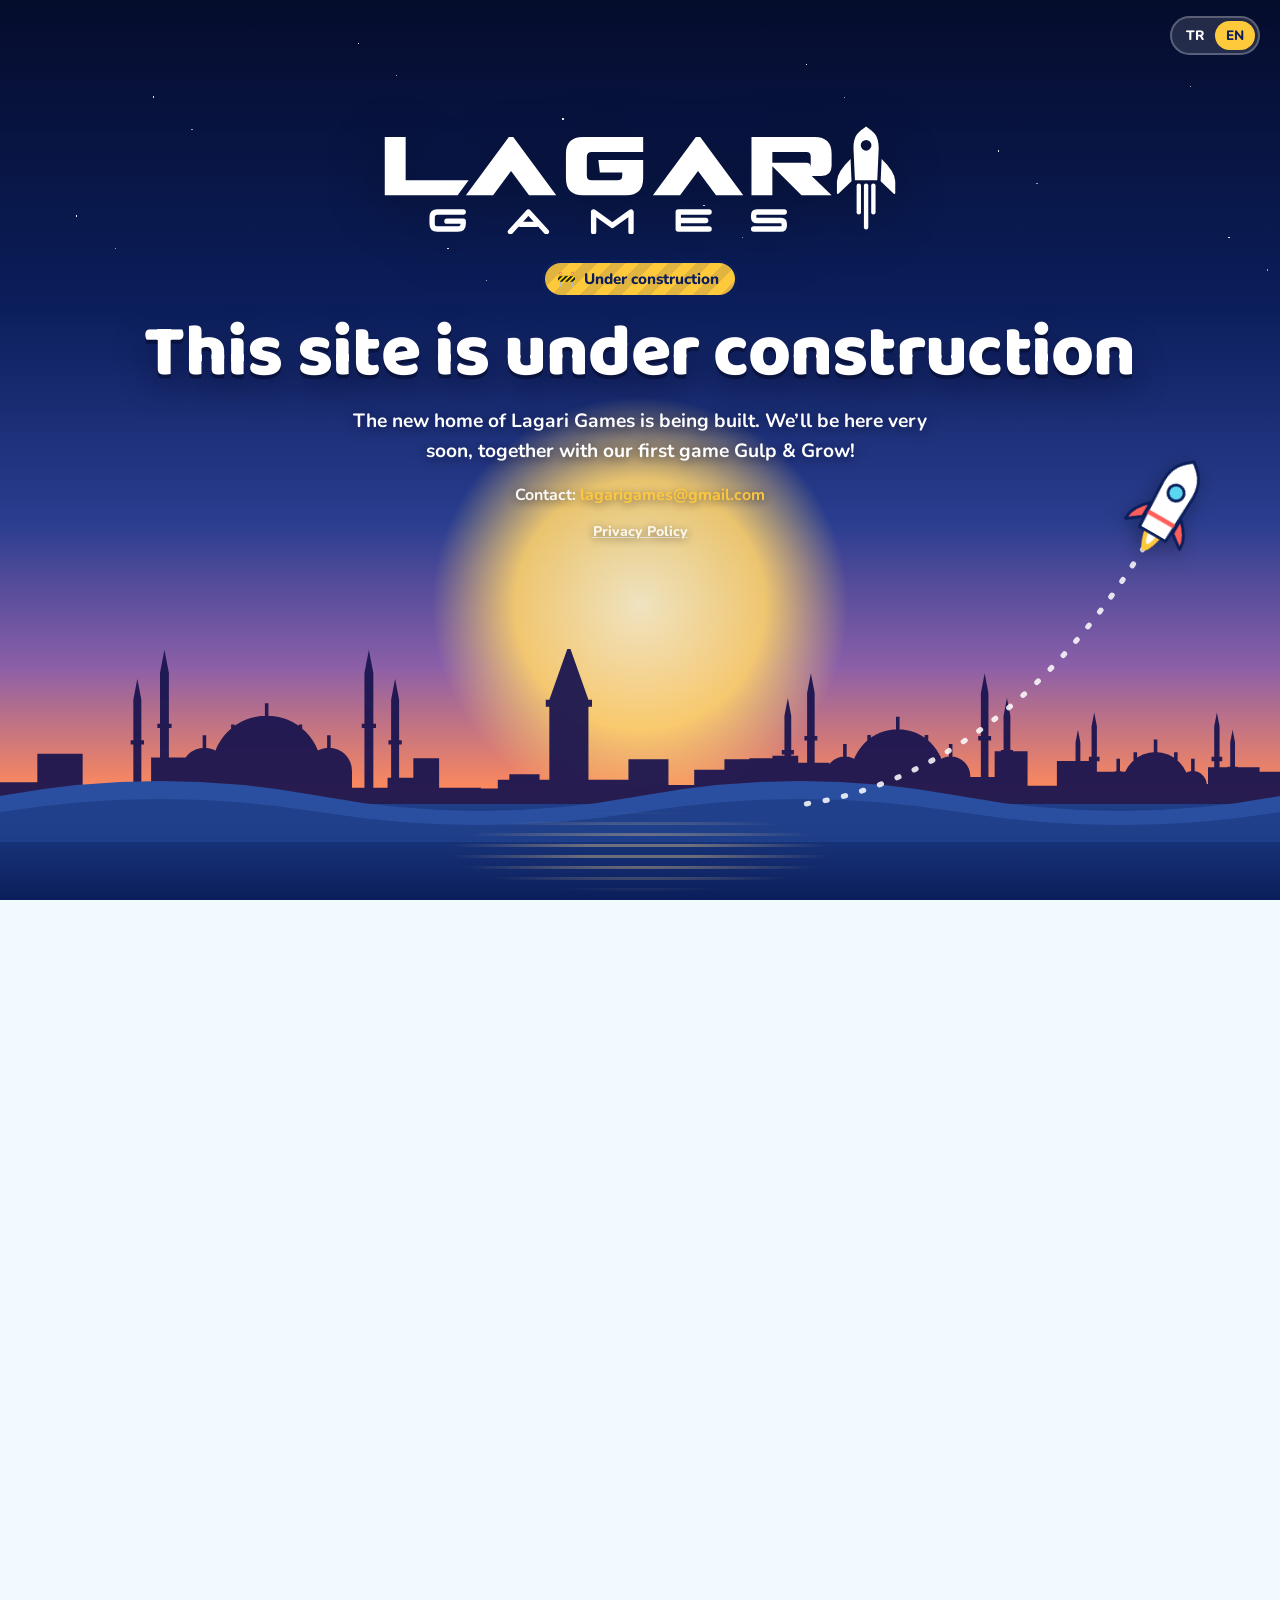
==== commit 5b68fe19: "Add files via upload" ====
--- a/index.html
+++ b/index.html
@@ -1,16 +1,16 @@
 <!DOCTYPE html>
-<html lang="tr" data-lang="tr" class="no-js home" data-title-tr="Lagari Games – Bağımsız oyun stüdyosu" data-title-en="Lagari Games – Independent game studio" data-desc-tr="Lagari Games, telefon ve web için eğlenceli oyunlar yapan bağımsız bir oyun stüdyosu. İlk oyunumuz: Yakala &amp; Yut!" data-desc-en="Lagari Games is an independent studio making joyful games for phones and the web. Our first game: Gulp &amp; Grow!">
+<html lang="tr" data-lang="tr" class="no-js home" data-title-tr="Lagari Games – Bağımsız oyun stüdyosu" data-title-en="Lagari Games – Independent game studio" data-desc-tr="Lagari Games, telefon ve web için eğlenceli oyunlar yapan bağımsız bir oyun stüdyosu. İlk oyunumuz Yakala &amp; Yut!, birçok oyun modu olan bir deniz macerası." data-desc-en="Lagari Games is an independent studio making joyful games for phones and the web. Our first game: Gulp &amp; Grow!">
 <head>
 <meta charset="utf-8">
 <meta name="viewport" content="width=device-width, initial-scale=1, viewport-fit=cover">
 <title>Lagari Games – Bağımsız oyun stüdyosu</title>
-<meta name="description" content="Lagari Games, telefon ve web için eğlenceli oyunlar yapan bağımsız bir oyun stüdyosu. İlk oyunumuz: Yakala &amp; Yut!">
+<meta name="description" content="Lagari Games, telefon ve web için eğlenceli oyunlar yapan bağımsız bir oyun stüdyosu. İlk oyunumuz Yakala &amp; Yut!, birçok oyun modu olan bir deniz macerası.">
 <meta name="theme-color" content="#0B1E5B">
 <link rel="canonical" href="https://lagarigames.com/">
 <meta property="og:type" content="website">
 <meta property="og:site_name" content="Lagari Games">
 <meta property="og:title" content="Lagari Games – Bağımsız oyun stüdyosu">
-<meta property="og:description" content="Lagari Games, telefon ve web için eğlenceli oyunlar yapan bağımsız bir oyun stüdyosu. İlk oyunumuz: Yakala &amp; Yut!">
+<meta property="og:description" content="Lagari Games, telefon ve web için eğlenceli oyunlar yapan bağımsız bir oyun stüdyosu. İlk oyunumuz Yakala &amp; Yut!, birçok oyun modu olan bir deniz macerası.">
 <meta property="og:url" content="https://lagarigames.com/">
 <meta property="og:image" content="https://lagarigames.com/og.png">
 <meta name="twitter:card" content="summary_large_image">
@@ -79,13 +79,13 @@
     <div class="center reveal">
       <span class="eyebrow"><span data-l="tr">Oyunlarımız</span><span data-l="en">Our games</span></span>
       <h2 class="h-lg"><span data-l="tr">İlk oyunumuz denize açılıyor</span><span data-l="en">Our first game sets sail</span></h2>
-      <p class="lead"><span data-l="tr">Minik bir krilin dev bir balinaya dönüşme macerası. Telefonun için, tek elle, kısa molalarda.</span><span data-l="en">The story of a tiny krill becoming a giant whale. Made for your phone, one-handed, for short breaks.</span></p>
+      <p class="lead"><span data-l="tr">Tek oyun, koca bir deniz: hızlı maçlar, takım savaşları, her gün yeni mini oyunlar ve kendi akvaryumun.</span><span data-l="en">One game, a whole ocean: quick matches, team battles, a new mini-game every day and your own aquarium.</span></p>
     </div>
     <article class="feature reveal" style="margin-top:46px">
       <div class="copy">
         <div class="tags"><span class="tag hot"><span data-l="tr">Yakında</span><span data-l="en">Coming soon</span></span><span class="tag">Android</span><span class="tag">Web</span><span class="tag"><span data-l="tr">Ücretsiz</span><span data-l="en">Free</span></span></div>
         <h3 class="game-title"><span data-l="tr">Yakala <span class="amp">&amp;</span> Yut<span class="bang">!</span></span><span data-l="en">Gulp <span class="amp">&amp;</span> Grow<span class="bang">!</span></span></h3>
-        <p><span data-l="tr">Minicik bir kril olarak başla, yiyerek büyü ve 12 aşamada dev bir mavi balinaya dönüş. Küçükleri yakala, büyüklerden kaç, kostümünü giy, akvaryumunu kur.</span><span data-l="en">Start as a tiny krill, eat to grow and evolve through 12 stages into a giant blue whale. Catch the small, flee the big, dress up and build your own aquarium.</span></p>
+        <p><span data-l="tr">Denizde yakala, yut ve büyü; takımınla yarış, arkadaşlarınla oda kur, her gün farklı bir mini oyun oyna ve kendi akvaryumunu süsle. Bu sadece başlangıç: yeni oyun modları yolda!</span><span data-l="en">Catch, gulp and grow at sea; race with your team, open a room with friends, play a different mini-game every day and decorate your own aquarium. And this is just the start: new game modes are on the way!</span></p>
         <div class="ctas">
           <a class="btn" href="yakala-yut.html"><span data-l="tr">Oyunu incele</span><span data-l="en">See the game</span></a>
           <span class="soon" aria-label="Yakında Google Play"><svg viewBox="0 0 24 24" aria-hidden="true"><path d="M4 2.8v18.4c0 .6.6 1 1.1.7l16-9.2c.5-.3.5-1 0-1.3l-16-9.2C4.6 1.9 4 2.2 4 2.8z" fill="#2EC4B6"/><path d="M4 2.8L14 12 4 21.2" fill="#FFC93C"/><path d="M14 12l3.2-3.2L5.1 2.1" fill="#5BD6F0"/><path d="M14 12l3.2 3.2-12.1 6.7" fill="#FF5E5B"/></svg><span><small><span data-l="tr">Yakında</span><span data-l="en">Coming soon on</span></small><b>Google Play</b></span></span>
@@ -195,7 +195,7 @@
   </div>
 </section>
 
-<div class="marquee" aria-hidden="true"><div><span data-l="tr">YAKALA ★ YUT ★ BÜYÜ ★ EVRİL ★ KOSTÜMÜNÜ GİY ★ AKVARYUMUNU KUR ★ ARKADAŞLARINLA YARIŞ ★ YAKALA ★ YUT ★ BÜYÜ ★ EVRİL ★</span><span data-l="en">GULP ★ GROW ★ EVOLVE ★ DRESS UP ★ BUILD YOUR AQUARIUM ★ RACE YOUR FRIENDS ★ GULP ★ GROW ★ EVOLVE ★</span></div></div>
+<div class="marquee" aria-hidden="true"><div><span data-l="tr">YAKALA ★ YUT ★ TAKIM SAVAŞI ★ ARKADAŞ ODASI ★ GÜNLÜK MİNİ OYUNLAR ★ AKVARYUM ★ KOSTÜMLER ★ YENİ MODLAR YOLDA ★ YAKALA ★ YUT ★</span><span data-l="en">GULP ★ GROW ★ TEAM BATTLES ★ FRIENDS ROOMS ★ DAILY MINI-GAMES ★ AQUARIUM ★ COSTUMES ★ NEW MODES COMING ★ GULP ★ GROW ★</span></div></div>
 
 <section class="contact section" id="iletisim">
   <div class="bubbles" data-n="12"></div>
@@ -238,6 +238,36 @@
     </div>
   </div>
 </footer>
+<div class="uc" role="dialog" aria-modal="true" aria-labelledby="uc-title">
+  <div class="stars"></div><div class="stars b"></div>
+  <div class="uc-top"><div class="lang" role="group" aria-label="Dil / Language"><button type="button" data-set="tr">TR</button><button type="button" data-set="en">EN</button></div></div>
+  <div class="uc-inner">
+    <img class="uc-logo" src="logo-white.svg" alt="Lagari Games" width="560" height="120">
+    <div class="uc-badge"><span>🚧</span><span data-l="tr">Yapım aşamasında</span><span data-l="en">Under construction</span></div>
+    <h1 id="uc-title" class="uc-title"><span data-l="tr">Site yapım aşamasındadır</span><span data-l="en">This site is under construction</span></h1>
+    <p class="uc-lead"><span data-l="tr">Lagari Games’in yeni evi hazırlanıyor. İlk oyunumuz <b>Yakala &amp; Yut!</b> ile birlikte çok yakında burada olacağız.</span><span data-l="en">The new home of Lagari Games is being built. We’ll be here very soon, together with our first game <b>Gulp &amp; Grow!</b></span></p>
+    <p class="uc-mail"><span data-l="tr">İletişim</span><span data-l="en">Contact</span>: <b>lagarigames@gmail.com</b></p>
+    <a class="uc-privacy" href="privacy.html"><span data-l="tr">Gizlilik Politikası</span><span data-l="en">Privacy Policy</span></a>
+  </div>
+  <div class="scene" aria-hidden="true">
+    <div class="sun"></div>
+    <svg class="skyline" viewBox="0 0 1440 240" preserveAspectRatio="xMidYMax slice"><path d="M0 240V213H46V240ZM42 240V181H93V240ZM89 240V218H118V240ZM114 240V216H174V240ZM170 240V185H219V240ZM215 240V190H244V240ZM240 240V220H279V240ZM275 240V195H306V240ZM302 240V218H354V240ZM350 240V217H391V240ZM387 240V219H440V240ZM436 240V208H469V240ZM465 240V186H494V240ZM490 240V219H541V240ZM537 240V220H577V240ZM573 240V204H607V240ZM603 240V213H655V240ZM651 240V215H711V240ZM707 240V187H752V240ZM748 240V216H785V240ZM781 240V199H819V240ZM815 240V187H847V240ZM843 240V186H873V240ZM869 240V183H898V240ZM894 240V191H933V240ZM929 240V195H989V240ZM985 240V193H1031V240ZM1027 240V199H1082V240ZM1078 240V207H1123V240ZM1119 240V178H1156V240ZM1152 240V217H1193V240ZM1189 240V189H1234V240ZM1230 240V201H1287V240ZM1283 240V204H1337V240ZM1333 240V215H1363V240ZM1359 240V196H1417V240ZM1413 240V201H1449V240ZM210.0 240V200.0H390.0V240ZM238.0 200.0A62.0 62.0 0 0 1 362.0 200.0V240H238.0ZM298 124.0h4v16h-4ZM204.0 200.0A26.0 26.0 0 0 1 256.0 200.0V240H204.0ZM228.0 160.0h4v16h-4ZM344.0 200.0A26.0 26.0 0 0 1 396.0 200.0V240H344.0ZM368.0 160.0h4v16h-4ZM242.0 182.0A20.0 20.0 0 0 1 282.0 182.0V240H242.0ZM260.0 148.0h4v16h-4ZM318.0 182.0A20.0 20.0 0 0 1 358.0 182.0V240H318.0ZM336.0 148.0h4v16h-4ZM180.0 240V90.0l5.0 -26.0l5.0 26.0V240ZM177.0 147.0h16.0v5h-16.0ZM410.0 240V90.0l5.0 -26.0l5.0 26.0V240ZM407.0 147.0h16.0v5h-16.0ZM150.0 240V120.0l4.5 -23.400000000000002l4.5 23.400000000000002V240ZM147.0 165.6h15.0v5h-15.0ZM440.0 240V120.0l4.5 -23.400000000000002l4.5 23.400000000000002V240ZM437.0 165.6h15.0v5h-15.0ZM933.5 240V206.0H1086.5V240ZM957.3 206.0A52.699999999999996 52.699999999999996 0 0 1 1062.7 206.0V240H957.3ZM1008 139.3h4v16h-4ZM928.4 206.0A22.099999999999998 22.099999999999998 0 0 1 972.6 206.0V240H928.4ZM948.5 169.9h4v16h-4ZM1047.4 206.0A22.099999999999998 22.099999999999998 0 0 1 1091.6 206.0V240H1047.4ZM1067.5 169.9h4v16h-4ZM960.7 190.7A17.0 17.0 0 0 1 994.7 190.7V240H960.7ZM975.7 159.7h4v16h-4ZM1025.3 190.7A17.0 17.0 0 0 1 1059.3 190.7V240H1025.3ZM1040.3 159.7h4v16h-4ZM908.0 240V112.5l4.25 -22.1l4.25 22.1V240ZM905.0 160.95h14.5v5h-14.5ZM1103.5 240V112.5l4.25 -22.1l4.25 22.1V240ZM1100.5 160.95h14.5v5h-14.5ZM882.5 240V138.0l3.8249999999999997 -19.89l3.8249999999999997 19.89V240ZM879.5 176.76h13.649999999999999v5h-13.649999999999999ZM1129.0 240V138.0l3.8249999999999997 -19.89l3.8249999999999997 19.89V240ZM1126.0 176.76h13.649999999999999v5h-13.649999999999999ZM618.0 240V120H662.0V240ZM614.0 120h52v8h-52ZM618.0 120L640 58L662.0 120ZM638.5 62v-16h3v16ZM1246.0 240V216.0H1354.0V240ZM1262.8 216.0A37.199999999999996 37.199999999999996 0 0 1 1337.2 216.0V240H1262.8ZM1298 164.8h4v16h-4ZM1242.4 216.0A15.6 15.6 0 0 1 1273.6 216.0V240H1242.4ZM1256.0 186.4h4v16h-4ZM1326.4 216.0A15.6 15.6 0 0 1 1357.6 216.0V240H1326.4ZM1340.0 186.4h4v16h-4ZM1265.2 205.2A12.0 12.0 0 0 1 1289.2 205.2V240H1265.2ZM1275.2 179.2h4v16h-4ZM1310.8 205.2A12.0 12.0 0 0 1 1334.8 205.2V240H1310.8ZM1320.8 179.2h4v16h-4ZM1228.0 240V150.0l3.0 -15.600000000000001l3.0 15.600000000000001V240ZM1225.0 184.2h12.0v5h-12.0ZM1366.0 240V150.0l3.0 -15.600000000000001l3.0 15.600000000000001V240ZM1363.0 184.2h12.0v5h-12.0ZM1210.0 240V168.0l2.6999999999999997 -14.04l2.6999999999999997 14.04V240ZM1207.0 195.36h11.399999999999999v5h-11.399999999999999ZM1384.0 240V168.0l2.6999999999999997 -14.04l2.6999999999999997 14.04V240ZM1381.0 195.36h11.399999999999999v5h-11.399999999999999ZM560 240V210H740V240ZM820 240V196H940V240Z"/></svg>
+    <div class="flight">
+      <svg class="trailsvg" viewBox="0 0 400 320"><path class="trail" d="M10 316 C120 300 250 220 350 40"/></svg>
+      <svg class="rocket" viewBox="0 0 120 220" aria-hidden="true">
+  <g class="flame"><path d="M44 150 Q60 215 76 150 Z" fill="#FFC93C"/><path d="M52 150 Q60 190 68 150 Z" fill="#fff"/></g>
+  <path d="M30 104 Q4 128 6 150 L30 132 Z" fill="#FF5E5B" stroke="#0B1E5B" stroke-width="5" stroke-linejoin="round"/>
+  <path d="M90 104 Q116 128 114 150 L90 132 Z" fill="#FF5E5B" stroke="#0B1E5B" stroke-width="5" stroke-linejoin="round"/>
+  <path d="M34 150 L30 60 C30 30 46 16 60 6 C74 16 90 30 90 60 L86 150 Z" fill="#fff" stroke="#0B1E5B" stroke-width="5" stroke-linejoin="round"/>
+  <path d="M34 120 h52" stroke="#FF5E5B" stroke-width="8"/>
+  <circle cx="60" cy="68" r="14" fill="#5BD6F0" stroke="#0B1E5B" stroke-width="5"/>
+</svg>
+    </div>
+    <div class="sea"></div>
+    <div class="wave w1"></div><div class="wave w2"></div>
+    <div class="glints"></div>
+  </div>
+</div>
 <script src="site.js" defer></script>
 </body>
 </html>
--- a/site.css
+++ b/site.css
@@ -213,13 +213,13 @@
 
 .evo{background:linear-gradient(180deg,var(--foam),#dff3ff);overflow:hidden}
 .evo-track{position:relative;margin-top:50px;overflow-x:auto;padding:20px 4px 30px;scrollbar-width:thin;-webkit-overflow-scrolling:touch}
-.evo-line{display:flex;align-items:flex-end;gap:clamp(10px,1.6vw,22px);min-width:980px;position:relative}
+.evo-line{display:flex;align-items:flex-end;gap:clamp(6px,1vw,14px);min-width:1060px;position:relative}
 .evo-line::before{content:"";position:absolute;left:20px;right:20px;bottom:42px;height:6px;border-radius:6px;background:repeating-linear-gradient(90deg,var(--sea) 0 14px,transparent 14px 24px);opacity:.45}
 .step{flex:1;display:flex;flex-direction:column;align-items:center;text-align:center;gap:10px;position:relative;z-index:1}
-.step .orb{width:calc(36px + var(--i)*5.4px);aspect-ratio:1;border-radius:50%;display:grid;place-items:center;font:800 calc(.95rem + var(--i)*.06rem) var(--font-h);color:#fff;
-  background:radial-gradient(circle at 32% 28%,rgba(255,255,255,.55) 0 12%,transparent 13%),hsl(calc(176 + var(--i)*5) 64% calc(52% - var(--i)*2.2%));border:3px solid var(--navy);box-shadow:0 5px 0 var(--navy);transition:transform .2s}
+.step .orb{width:calc(30px + var(--i)*4px);aspect-ratio:1;border-radius:50%;display:grid;place-items:center;font:800 calc(.95rem + var(--i)*.06rem) var(--font-h);color:#fff;
+  background:radial-gradient(circle at 32% 28%,rgba(255,255,255,.55) 0 12%,transparent 13%),hsl(calc(176 + var(--i)*4.4) 64% calc(52% - var(--i)*2%));border:3px solid var(--navy);box-shadow:0 5px 0 var(--navy);transition:transform .2s}
 .step:hover .orb{transform:translateY(-6px) scale(1.06)}
-.step b{font:800 .95rem/1.15 var(--font-h);min-height:2.3em}
+.step b{font:800 .86rem/1.15 var(--font-h);min-height:2.3em}
 .step:last-child .orb{background:radial-gradient(circle at 32% 28%,rgba(255,255,255,.55) 0 12%,transparent 13%),var(--navy);border-color:var(--sun);box-shadow:0 5px 0 var(--sun),0 0 0 6px rgba(255,201,60,.25)}
 
 .modes{background:#fff}
@@ -229,7 +229,7 @@
 .mode .big{position:absolute;right:16px;bottom:-12px;font:800 6rem/1 var(--font-h);opacity:.18}
 .mode p{opacity:.95;margin:0;max-width:92%}
 
-.week{display:grid;grid-template-columns:repeat(6,1fr);gap:12px;margin-top:36px}
+.week{display:grid;grid-template-columns:repeat(7,1fr);gap:12px;margin-top:36px}
 .day{border-radius:20px;background:#fff;border:3px solid var(--navy);padding:16px 12px;text-align:center;box-shadow:0 6px 0 var(--navy)}
 .day small{display:block;font:800 .78rem var(--font-b);text-transform:uppercase;letter-spacing:.1em;color:var(--sea)}
 .day b{display:block;font:800 1.08rem/1.15 var(--font-h);margin-top:6px}
@@ -298,7 +298,7 @@
   .story-grid,.aq-grid{grid-template-columns:1fr}
   .plate{max-width:460px;margin:0 auto}
   .cards,.feats,.mode-grid{grid-template-columns:1fr 1fr}
-  .week{grid-template-columns:repeat(3,1fr)}
+  .week{grid-template-columns:repeat(4,1fr)}
   .ghero .wrap{grid-template-columns:1fr;text-align:center;padding-bottom:150px}
   .ghero .game-title{transform-origin:center}
   .ghero .ctas{justify-content:center}
@@ -339,3 +339,47 @@
 
 .home .nav:not(.solid) .brand{opacity:0;pointer-events:none}
 .brand{transition:opacity .3s}
+
+.mode-grid .mode{min-height:210px}
+.mode.soonmode{background:repeating-linear-gradient(-45deg,#fff 0 14px,#f1faff 14px 28px);color:var(--navy);border-style:dashed}
+.mode.soonmode .big{opacity:.12}
+@media (max-width:960px){.mode-grid{grid-template-columns:1fr 1fr}}
+@media (max-width:760px){.mode-grid{grid-template-columns:1fr}}
+
+/* Yapım aşaması ekranı (tam ekran, altındaki site tıklanamaz) */
+html.has-uc,html.has-uc body{overflow:hidden;height:100%}
+.uc{position:fixed;inset:0;z-index:500;display:flex;flex-direction:column;color:#fff;overflow:hidden;text-align:center;
+  background:linear-gradient(180deg,#050c2c 0%,#0B1E5B 34%,#2a3d8f 58%,#8b5fa8 74%,#ff8a5b 88%,#ffc074 100%)}
+.uc-top{position:relative;z-index:6;display:flex;justify-content:flex-end;padding:16px 20px}
+.uc-top .lang{margin:0}
+.uc-inner{position:relative;z-index:5;flex:1;display:flex;flex-direction:column;align-items:center;justify-content:center;padding:0 22px 34vh;gap:4px}
+.uc-logo{width:min(520px,82vw);height:auto;filter:drop-shadow(0 10px 26px rgba(0,0,0,.35));animation:rise .9s cubic-bezier(.2,.8,.2,1) both}
+.uc-badge{display:inline-flex;align-items:center;gap:8px;margin-top:22px;padding:6px 16px 6px 12px;border-radius:999px;font:800 .95rem var(--font-b);color:var(--navy);
+  background:var(--sun) repeating-linear-gradient(-45deg,rgba(11,30,91,.12) 0 10px,transparent 10px 20px);border:3px solid var(--navy);box-shadow:0 4px 0 var(--navy);animation:rise .9s .1s cubic-bezier(.2,.8,.2,1) both}
+.uc-title{font-family:var(--font-h);font-weight:800;font-size:clamp(2.2rem,6.4vw,4.6rem);line-height:1;margin:16px 0 10px;text-wrap:balance;
+  text-shadow:0 4px 0 rgba(5,12,44,.6),0 14px 30px rgba(5,12,44,.5);animation:rise .9s .18s cubic-bezier(.2,.8,.2,1) both}
+.uc-lead{font-size:clamp(1rem,1.7vw,1.2rem);font-weight:700;max-width:600px;margin:0 0 12px;text-shadow:0 2px 12px rgba(5,12,44,.6);animation:rise .9s .26s cubic-bezier(.2,.8,.2,1) both}
+.uc-mail{margin:0;font-weight:700;opacity:.95;text-shadow:0 2px 10px rgba(5,12,44,.6);word-break:break-all}
+.uc-mail b{color:var(--sun)}
+.uc-privacy{margin-top:8px;font-size:.88rem;font-weight:800;color:#fff;opacity:.8;text-shadow:0 2px 10px rgba(5,12,44,.6)}
+.uc .scene{height:38vh}
+@media (max-width:760px){.uc .scene{height:32vh}.uc-inner{padding-bottom:28vh}}
+@media (max-height:620px){.uc .scene{height:28vh}.uc-logo{width:min(360px,70vw)}.uc-inner{padding-bottom:26vh}}
+
+/* Gizlilik politikası düzeni */
+.doc{max-width:900px}
+.doc h3{scroll-margin-top:90px;padding-top:6px;border-top:1px solid #e3eef6;margin-top:30px}
+.doc p,.doc li{font-size:1rem;line-height:1.7}
+.doc .meta{display:inline-block;background:#eaf4fb;border-radius:999px;padding:4px 14px;font-weight:800}
+.toc{background:#f1faff;border:2px solid #d5e8f4;border-radius:18px;padding:16px 20px;margin:22px 0 10px}
+.toc b{font:800 1.05rem var(--font-h);color:var(--navy)}
+.toc ol{columns:2;column-gap:30px;margin:10px 0 0;padding-left:22px}
+.toc li{margin:3px 0;break-inside:avoid}
+.toc a{font-weight:700;text-decoration:none}
+.toc a:hover{text-decoration:underline}
+.tbl{overflow-x:auto;margin:12px 0;border-radius:14px;border:2px solid #d5e8f4;-webkit-overflow-scrolling:touch}
+.tbl table{border-collapse:collapse;width:100%;min-width:620px;font-size:.92rem}
+.tbl th{background:var(--navy);color:#fff;text-align:left;padding:10px 12px;font:800 .9rem var(--font-h)}
+.tbl td{padding:10px 12px;border-top:1px solid #e3eef6;vertical-align:top;line-height:1.5;overflow-wrap:normal}
+.tbl tr:nth-child(even) td{background:#f7fbfe}
+@media (max-width:600px){.toc ol{columns:1}.doc{padding:22px 18px}}
